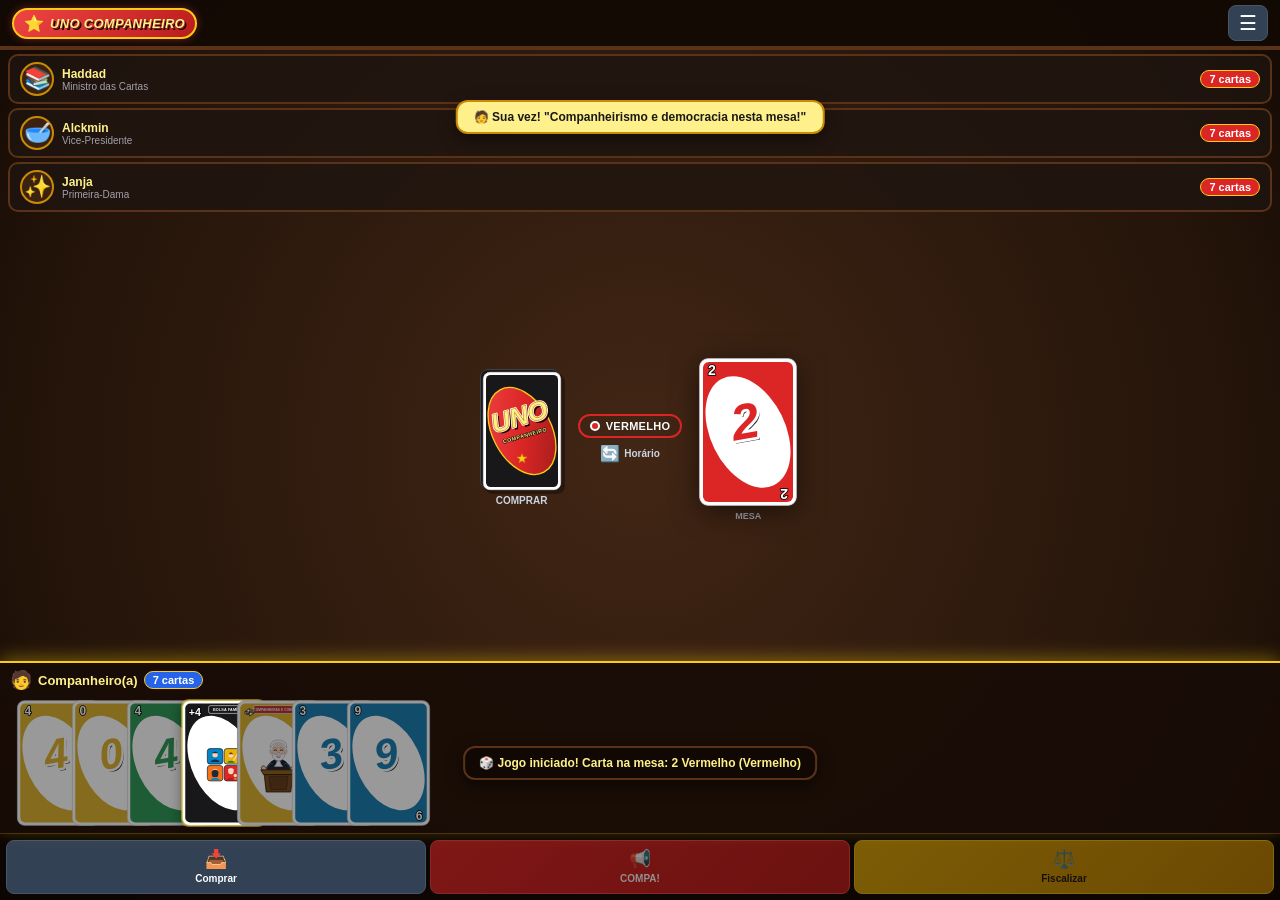
==== mobile/index.html @ c5bdd6ee "ajuste das regras e add versão mobile" ====
<!DOCTYPE html>
<html lang="pt-BR">
<head>
  <meta charset="UTF-8">
  <meta name="viewport" content="width=device-width, initial-scale=1.0, maximum-scale=1.0, user-scalable=no">
  <meta name="apple-mobile-web-app-capable" content="yes">
  <meta name="mobile-web-app-capable" content="yes">
  <meta name="theme-color" content="#120904">
  <meta name="apple-mobile-web-app-status-bar-style" content="black-translucent">
  <title>UNO COMPANHEIRO - Mobile</title>
  <link rel="icon" href="data:image/svg+xml,<svg xmlns='http://www.w3.org/2000/svg' viewBox='0 0 100 100'><circle cx='50' cy='50' r='48' fill='%23dc2626'/><polygon points='50,15 61,38 86,38 66,54 73,78 50,64 27,78 34,54 14,38 39,38' fill='%23facc15'/></svg>">
  <style>
/* ===== RESET & BASE ===== */
:root {
  --pt-red: #dc2626;
  --pt-red-dark: #991b1b;
  --uno-yellow: #facc15;
  --uno-yellow-dark: #ca8a04;
  --brazil-green: #16a34a;
  --brazil-blue: #0284c7;
  --wood-bg-1: #3b2210;
  --wood-bg-2: #241407;
  --table-border: #522d14;
  --safe-bottom: env(safe-area-inset-bottom, 0px);
}

* {
  box-sizing: border-box;
  margin: 0;
  padding: 0;
  user-select: none;
  -webkit-user-select: none;
  -webkit-tap-highlight-color: transparent;
}

html, body {
  font-family: -apple-system, BlinkMacSystemFont, 'Segoe UI', Roboto, sans-serif;
  background: radial-gradient(circle at center, #422615 0%, #221309 80%, #120904 100%);
  color: #f8fafc;
  min-height: 100vh;
  min-height: 100dvh;
  overflow: hidden;
  position: fixed;
  width: 100%;
  touch-action: manipulation;
}

/* Prevent double-tap zoom */
button, .player-card-item, .deck-pile {
  touch-action: manipulation;
}

/* ===== TOP BAR ===== */
.top-bar {
  background: rgba(18, 9, 4, 0.92);
  border-bottom: 2px solid #5a3217;
  padding: 8px 12px;
  display: flex;
  align-items: center;
  justify-content: space-between;
  z-index: 100;
  position: relative;
  height: 48px;
  flex-shrink: 0;
}

.logo-badge {
  background: linear-gradient(135deg, #ef4444, #b91c1c);
  padding: 4px 10px;
  border-radius: 16px;
  border: 2px solid #facc15;
  box-shadow: 0 0 8px rgba(239, 68, 68, 0.4);
  display: flex;
  align-items: center;
  gap: 6px;
}

.logo-title {
  font-family: 'Arial Black', Impact, sans-serif;
  font-size: 13px;
  font-weight: 900;
  font-style: italic;
  color: #fef08a;
  text-shadow: 1px 1px 0 #991b1b, 2px 2px 0 #000;
  letter-spacing: 0.3px;
}

.hamburger-btn {
  background: #334155;
  border: 1px solid #475569;
  border-radius: 8px;
  color: #fff;
  font-size: 20px;
  width: 40px;
  height: 36px;
  display: flex;
  align-items: center;
  justify-content: center;
  cursor: pointer;
}

.hamburger-btn:active {
  background: #475569;
  transform: scale(0.95);
}

/* Slide-down menu */
.slide-menu {
  position: absolute;
  top: 48px;
  left: 0;
  right: 0;
  background: rgba(18, 9, 4, 0.97);
  border-bottom: 2px solid #5a3217;
  padding: 0;
  z-index: 99;
  max-height: 0;
  overflow: hidden;
  transition: max-height 0.3s ease, padding 0.3s ease;
}

.slide-menu.open {
  max-height: 220px;
  padding: 10px 12px;
}

.slide-menu .menu-btn {
  display: flex;
  align-items: center;
  gap: 8px;
  width: 100%;
  background: #334155;
  color: #fff;
  border: 1px solid #475569;
  padding: 10px 14px;
  border-radius: 8px;
  font-size: 14px;
  font-weight: 600;
  cursor: pointer;
  margin-bottom: 6px;
}

.slide-menu .menu-btn:last-child { margin-bottom: 0; }

.slide-menu .menu-btn:active {
  background: #475569;
  transform: scale(0.98);
}

.slide-menu .menu-btn.btn-warning {
  background: linear-gradient(135deg, #eab308, #ca8a04);
  color: #1c1917;
  border-color: #facc15;
}

/* ===== GAME LAYOUT ===== */
.game-layout {
  display: flex;
  flex-direction: column;
  height: calc(100vh - 48px);
  height: calc(100dvh - 48px);
  overflow: hidden;
}

/* ===== OPPONENTS SECTION ===== */
.opponents-strip {
  display: flex;
  flex-direction: column;
  gap: 4px;
  padding: 6px 8px 4px;
  flex-shrink: 0;
}

.opponent-row {
  background: rgba(30, 20, 15, 0.8);
  border: 2px solid #5a3217;
  border-radius: 10px;
  padding: 6px 10px;
  display: flex;
  align-items: center;
  gap: 8px;
  transition: all 0.3s ease;
  position: relative;
}

.opponent-row.active-turn {
  border-color: #facc15;
  box-shadow: 0 0 12px rgba(250, 204, 21, 0.5), inset 0 0 8px rgba(250, 204, 21, 0.15);
}

.opp-avatar {
  font-size: 22px;
  background: #3b2210;
  width: 34px;
  height: 34px;
  border-radius: 50%;
  display: flex;
  align-items: center;
  justify-content: center;
  border: 2px solid #ca8a04;
  flex-shrink: 0;
}

.opp-info {
  flex: 1;
  min-width: 0;
}

.opp-name {
  font-weight: 700;
  font-size: 12px;
  color: #fef08a;
  white-space: nowrap;
  overflow: hidden;
  text-overflow: ellipsis;
}

.opp-role {
  font-size: 10px;
  color: #a1a1aa;
}

.cards-badge {
  background: #dc2626;
  color: #ffffff;
  font-size: 11px;
  font-weight: 800;
  padding: 2px 8px;
  border-radius: 10px;
  border: 1px solid #facc15;
  flex-shrink: 0;
  white-space: nowrap;
}

.cards-badge.danger {
  background: #ef4444;
  animation: badgePulse 1s infinite alternate;
}

@keyframes badgePulse {
  0% { box-shadow: 0 0 4px #ef4444; }
  100% { box-shadow: 0 0 12px #ef4444; }
}

/* Speech toast overlay */
.speech-toast {
  position: fixed;
  top: 100px;
  left: 50%;
  transform: translateX(-50%) translateY(-10px);
  background: #fef08a;
  color: #1c1917;
  padding: 8px 16px;
  border-radius: 12px;
  border: 2px solid #ca8a04;
  font-size: 12px;
  font-weight: 700;
  box-shadow: 0 6px 18px rgba(0, 0, 0, 0.45);
  max-width: 85vw;
  text-align: center;
  z-index: 90;
  opacity: 0;
  pointer-events: none;
  transition: opacity 0.3s ease, transform 0.3s ease;
}

.speech-toast.show {
  opacity: 1;
  transform: translateX(-50%) translateY(0);
}

/* ===== CENTER BOARD ===== */
.center-board {
  flex: 1;
  display: flex;
  align-items: center;
  justify-content: center;
  gap: 16px;
  padding: 6px 12px;
  position: relative;
  min-height: 0;
}

.deck-pile {
  display: flex;
  flex-direction: column;
  align-items: center;
  cursor: pointer;
  position: relative;
}

.deck-pile:active .pile-card-wrapper {
  transform: scale(0.96);
}

.deck-pile.disabled {
  cursor: default;
  opacity: 0.55;
  pointer-events: none;
}

.pile-card-wrapper {
  position: relative;
  width: 80px;
  height: 120px;
  transition: transform 0.15s ease;
}

.pile-card-wrapper .stack-effect {
  position: absolute;
  top: 3px;
  left: 3px;
  width: 100%;
  height: 100%;
  border-radius: 8px;
  background: #000;
  opacity: 0.35;
  z-index: -1;
}

.pile-card-wrapper .stack-layer {
  position: absolute;
  top: -2px;
  left: -2px;
  width: 100%;
  height: 100%;
  border-radius: 8px;
  background: #18181b;
  border: 1px solid #3f3f46;
  z-index: 1;
}

.pile-card-wrapper .top-card {
  position: relative;
  z-index: 2;
}

.deck-label {
  font-size: 10px;
  color: #cbd5e1;
  margin-top: 4px;
  font-weight: 600;
  text-align: center;
}

.center-info {
  display: flex;
  flex-direction: column;
  align-items: center;
  gap: 6px;
}

.active-color-pill {
  padding: 4px 10px;
  border-radius: 14px;
  font-weight: 800;
  font-size: 11px;
  letter-spacing: 0.3px;
  text-transform: uppercase;
  display: flex;
  align-items: center;
  gap: 6px;
  border: 2px solid #dc2626;
}

.color-dot {
  width: 10px;
  height: 10px;
  border-radius: 50%;
  border: 2px solid #fff;
}

.direction-indicator {
  display: flex;
  align-items: center;
  gap: 4px;
  font-size: 10px;
  color: #cbd5e1;
  font-weight: 600;
}

.direction-arrows {
  font-size: 16px;
  color: #facc15;
  display: inline-block;
  animation: rotatePulse 4s linear infinite;
}

.direction-arrows.reverse {
  animation: rotatePulseReverse 4s linear infinite;
}

@keyframes rotatePulse {
  0% { transform: rotate(0deg); }
  100% { transform: rotate(360deg); }
}

@keyframes rotatePulseReverse {
  0% { transform: rotate(360deg); }
  100% { transform: rotate(0deg); }
}

.discard-pile {
  display: flex;
  flex-direction: column;
  align-items: center;
}

.discard-card-wrapper {
  width: 100px;
  height: 150px;
  filter: drop-shadow(0 6px 14px rgba(0,0,0,0.5));
  animation: cardPlaySnap 0.3s cubic-bezier(0.175, 0.885, 0.32, 1.275);
}

@keyframes cardPlaySnap {
  0% { transform: scale(1.25) rotate(-15deg); opacity: 0.7; }
  100% { transform: scale(1) rotate(0deg); opacity: 1; }
}

.discard-label {
  font-size: 9px;
  color: #a1a1aa;
  margin-top: 4px;
  font-weight: 600;
}

/* ===== PLAYER'S HAND ===== */
.player-hand-section {
  background: rgba(24, 12, 6, 0.9);
  border-top: 2px solid #5a3217;
  padding: 6px 0 0;
  position: relative;
  flex-shrink: 0;
  z-index: 20;
  transition: border-color 0.3s ease;
}

.player-hand-section.active-turn {
  border-color: #facc15;
  box-shadow: 0 -4px 16px rgba(250, 204, 21, 0.35);
}

.hand-header {
  display: flex;
  align-items: center;
  justify-content: space-between;
  padding: 0 10px 4px;
}

.user-title {
  display: flex;
  align-items: center;
  gap: 6px;
  font-weight: 700;
  font-size: 13px;
  color: #fef08a;
}

.cards-scroll-container {
  display: flex;
  align-items: flex-end;
  min-height: 138px;
  padding: 4px 16px 6px;
  overflow-x: auto;
  overflow-y: visible;
  -webkit-overflow-scrolling: touch;
  scroll-behavior: smooth;
  scrollbar-width: none;
}

.cards-scroll-container::-webkit-scrollbar {
  display: none;
}

.player-card-item {
  width: 85px;
  height: 128px;
  margin-left: -30px;
  transition: all 0.2s cubic-bezier(0.34, 1.56, 0.64, 1);
  cursor: pointer;
  position: relative;
  transform-origin: bottom center;
  filter: drop-shadow(0 3px 6px rgba(0,0,0,0.4));
  flex-shrink: 0;
}

.player-card-item:first-child {
  margin-left: 0;
}

.player-card-item.playable {
  cursor: pointer;
}

.player-card-item.playable::after {
  content: '';
  position: absolute;
  top: 0;
  left: 0;
  right: 0;
  bottom: 0;
  border-radius: 8px;
  border: 2px solid #facc15;
  opacity: 0.5;
  pointer-events: none;
  animation: pulsePlayable 1.8s infinite;
}

.player-card-item.playable:active {
  transform: translateY(-12px) scale(1.06);
  z-index: 50 !important;
  filter: drop-shadow(0 8px 16px rgba(250, 204, 21, 0.6));
}

.player-card-item.not-playable {
  filter: brightness(0.6) grayscale(25%);
  cursor: not-allowed;
}

@keyframes pulsePlayable {
  0% { opacity: 0.3; box-shadow: 0 0 2px #facc15; }
  50% { opacity: 0.8; box-shadow: 0 0 8px #facc15; }
  100% { opacity: 0.3; box-shadow: 0 0 2px #facc15; }
}

/* ===== ACTION BUTTONS BAR ===== */
.action-bar {
  display: flex;
  gap: 4px;
  padding: 6px 6px calc(6px + var(--safe-bottom));
  background: rgba(12, 6, 3, 0.95);
  border-top: 1px solid #3b2210;
  flex-shrink: 0;
}

.action-bar .act-btn {
  flex: 1;
  background: #334155;
  color: #fff;
  border: 1px solid #475569;
  padding: 8px 4px;
  border-radius: 8px;
  font-size: 10px;
  font-weight: 700;
  cursor: pointer;
  display: flex;
  flex-direction: column;
  align-items: center;
  gap: 2px;
  transition: all 0.15s ease;
  line-height: 1.2;
}

.action-bar .act-btn .act-icon {
  font-size: 18px;
}

.action-bar .act-btn:active {
  transform: scale(0.94);
  background: #475569;
}

.action-bar .act-btn:disabled {
  cursor: not-allowed;
  opacity: 0.55;
}

.action-bar .act-btn.btn-primary {
  background: linear-gradient(135deg, #dc2626, #b91c1c);
  border-color: #ef4444;
}

.action-bar .act-btn.btn-primary:active {
  background: linear-gradient(135deg, #ef4444, #dc2626);
}

.action-bar .act-btn.btn-warning {
  background: linear-gradient(135deg, #eab308, #ca8a04);
  color: #1c1917;
  border-color: #facc15;
}

.action-bar .act-btn.btn-warning:active {
  background: linear-gradient(135deg, #facc15, #eab308);
}

.action-bar .act-btn.hidden {
  display: none;
}

/* ===== TOAST NOTIFICATION ===== */
.action-toast {
  position: fixed;
  bottom: 120px;
  left: 50%;
  transform: translateX(-50%);
  background: rgba(18, 9, 4, 0.95);
  border: 2px solid #5a3217;
  border-radius: 12px;
  padding: 8px 14px;
  font-size: 12px;
  font-weight: 600;
  color: #fef08a;
  box-shadow: 0 4px 16px rgba(0,0,0,0.6);
  z-index: 95;
  max-width: 90vw;
  text-align: center;
  animation: slideToast 0.3s ease;
  display: none;
}

@keyframes slideToast {
  0% { transform: translateX(-50%) translateY(12px); opacity: 0; }
  100% { transform: translateX(-50%) translateY(0); opacity: 1; }
}

/* ===== MODALS ===== */
.modal-backdrop {
  position: fixed;
  top: 0;
  left: 0;
  width: 100vw;
  height: 100vh;
  height: 100dvh;
  background: rgba(0, 0, 0, 0.88);
  backdrop-filter: blur(6px);
  display: flex;
  align-items: center;
  justify-content: center;
  z-index: 1000;
  opacity: 0;
  pointer-events: none;
  transition: opacity 0.25s ease;
  padding: 12px;
}

.modal-backdrop.open {
  opacity: 1;
  pointer-events: auto;
}

.modal-card {
  background: #18181b;
  border: 2px solid #5a3217;
  border-radius: 16px;
  padding: 18px 16px;
  width: 100%;
  max-width: 400px;
  max-height: 90vh;
  max-height: 90dvh;
  overflow-y: auto;
  box-shadow: 0 8px 32px rgba(0,0,0,0.8);
  transform: scale(0.92);
  transition: transform 0.25s cubic-bezier(0.34, 1.56, 0.64, 1);
  text-align: center;
  -webkit-overflow-scrolling: touch;
}

.modal-backdrop.open .modal-card {
  transform: scale(1);
}

.modal-title {
  font-family: 'Arial Black', Impact, sans-serif;
  font-size: 20px;
  color: #fef08a;
  margin-bottom: 10px;
}

.modal-desc {
  font-size: 13px;
  color: #cbd5e1;
  margin-bottom: 16px;
  line-height: 1.5;
}

/* Btn inside modals */
.btn {
  background: #334155;
  color: #ffffff;
  border: 1px solid #475569;
  padding: 10px 16px;
  border-radius: 8px;
  font-size: 14px;
  font-weight: 600;
  cursor: pointer;
  display: inline-flex;
  align-items: center;
  justify-content: center;
  gap: 6px;
  min-height: 44px;
  transition: all 0.15s ease;
}

.btn:active {
  transform: scale(0.96);
  background: #475569;
}

.btn-primary {
  background: linear-gradient(135deg, #dc2626, #b91c1c);
  border-color: #ef4444;
}

.btn-warning {
  background: linear-gradient(135deg, #eab308, #ca8a04);
  color: #1c1917;
  border-color: #facc15;
}

/* Color Picker Grid */
.color-picker-grid {
  display: grid;
  grid-template-columns: 1fr 1fr;
  gap: 12px;
  margin: 0 auto 16px;
}

.color-choice-btn {
  height: 64px;
  border-radius: 12px;
  font-family: 'Arial Black', sans-serif;
  font-size: 15px;
  color: #ffffff;
  border: 3px solid #ffffff;
  cursor: pointer;
  display: flex;
  align-items: center;
  justify-content: center;
  box-shadow: 0 3px 10px rgba(0,0,0,0.3);
  min-height: 44px;
  transition: transform 0.15s ease;
}

.color-choice-btn:active {
  transform: scale(1.05);
}

.choice-red { background: #dc2626; }
.choice-blue { background: #0284c7; }
.choice-green { background: #16a34a; }
.choice-yellow { background: #eab308; color: #1c1917; }

/* Faz o L QTE */
.faz-o-l-modal {
  background: radial-gradient(circle, #991b1b 0%, #18181b 80%) !important;
}

.faz-o-l-hero-btn {
  background: linear-gradient(135deg, #ef4444, #dc2626);
  border: 5px solid #facc15;
  border-radius: 50%;
  width: 130px;
  height: 130px;
  margin: 14px auto;
  display: flex;
  flex-direction: column;
  align-items: center;
  justify-content: center;
  font-family: 'Arial Black', Impact, sans-serif;
  font-size: 18px;
  color: #fef08a;
  cursor: pointer;
  box-shadow: 0 0 30px rgba(239, 68, 68, 0.8);
  animation: heroPulse 0.8s infinite alternate;
  min-height: 44px;
}

@keyframes heroPulse {
  0% { transform: scale(1); box-shadow: 0 0 20px rgba(239, 68, 68, 0.7); }
  100% { transform: scale(1.08); box-shadow: 0 0 40px rgba(250, 204, 21, 0.9); }
}

.faz-o-l-ranking {
  margin-top: 12px;
  background: rgba(0,0,0,0.4);
  border-radius: 10px;
  padding: 10px;
  text-align: left;
}

.ranking-item {
  display: flex;
  justify-content: space-between;
  padding: 5px 8px;
  border-bottom: 1px solid rgba(255,255,255,0.1);
  font-size: 12px;
}

.ranking-item:last-child { border-bottom: none; }

.ranking-item.slowest {
  color: #f87171;
  font-weight: 700;
  background: rgba(220, 38, 38, 0.2);
  border-radius: 6px;
}

/* Sigilo Modal */
.sigilo-targets-grid {
  display: flex;
  flex-direction: column;
  gap: 8px;
  margin: 12px 0;
}

.sigilo-target-card {
  background: #27272a;
  border: 2px solid #52525b;
  border-radius: 10px;
  padding: 10px;
  cursor: pointer;
  display: flex;
  align-items: center;
  gap: 10px;
  transition: all 0.15s ease;
  min-height: 44px;
}

.sigilo-target-card:active {
  transform: scale(0.98);
}

.sigilo-target-card.selected {
  border-color: #facc15;
  background: rgba(234, 179, 8, 0.15);
  box-shadow: 0 0 10px rgba(234, 179, 8, 0.3);
}

.spy-cards-preview {
  display: flex;
  gap: 4px;
  margin-top: 8px;
  overflow-x: auto;
  padding-bottom: 4px;
  -webkit-overflow-scrolling: touch;
}

.spy-cards-preview::-webkit-scrollbar { display: none; }

/* Sigilo color buttons */
.sigilo-color-row {
  display: flex;
  justify-content: center;
  gap: 6px;
  margin: 8px 0;
  flex-wrap: wrap;
}

.sigilo-color-btn {
  padding: 8px 12px;
  border-radius: 8px;
  font-size: 12px;
  font-weight: 700;
  cursor: pointer;
  border: 2px solid transparent;
  min-height: 44px;
  transition: all 0.15s ease;
}

.sigilo-color-btn:active { transform: scale(0.95); }
.sigilo-color-btn.selected-color { border-color: #fff; outline: 2px solid #fff; }

/* Rules Modal */
.rules-scrollable {
  max-height: 55vh;
  overflow-y: auto;
  text-align: left;
  padding-right: 4px;
  -webkit-overflow-scrolling: touch;
}

.rule-card-item {
  display: flex;
  gap: 10px;
  background: #27272a;
  padding: 10px;
  border-radius: 10px;
  margin-bottom: 8px;
  border-left: 3px solid #dc2626;
}

.rule-card-img {
  width: 50px;
  height: 75px;
  flex-shrink: 0;
}

.rule-content h4 {
  color: #fef08a;
  margin-bottom: 3px;
  font-size: 13px;
}

.rule-content p {
  font-size: 11px;
  color: #cbd5e1;
  line-height: 1.35;
}

.rule-content .rule-quote {
  font-style: italic;
  color: #94a3b8;
  font-size: 10px;
  margin-top: 3px;
}
  </style>
</head>
<body>

<!-- Top Bar -->
<header class="top-bar">
  <div class="logo-badge">
    <span style="font-size: 16px;">⭐</span>
    <span class="logo-title">UNO COMPANHEIRO</span>
  </div>
  <button id="hamburger-btn" class="hamburger-btn" aria-label="Menu">☰</button>
</header>

<!-- Slide-down Menu -->
<div id="slide-menu" class="slide-menu">
  <button id="menu-rules" class="menu-btn">📜 Regras</button>
  <button id="menu-about" class="menu-btn">ℹ️ Sobre</button>
  <button id="menu-mute" class="menu-btn">🔊 Som On</button>
  <button id="menu-restart" class="menu-btn btn-warning">🔄 Novo Jogo</button>
</div>

<!-- Game Layout -->
<main class="game-layout">

  <!-- Opponents Strip -->
  <section class="opponents-strip">
    <div id="opp-1" class="opponent-row">
      <div class="opp-avatar">📚</div>
      <div class="opp-info">
        <div class="opp-name">Haddad</div>
        <div class="opp-role">Ministro das Cartas</div>
      </div>
      <div id="opp-1-badge" class="cards-badge">7 cartas</div>
    </div>
    <div id="opp-2" class="opponent-row">
      <div class="opp-avatar">🥣</div>
      <div class="opp-info">
        <div class="opp-name">Alckmin</div>
        <div class="opp-role">Vice-Presidente</div>
      </div>
      <div id="opp-2-badge" class="cards-badge">7 cartas</div>
    </div>
    <div id="opp-3" class="opponent-row">
      <div class="opp-avatar">✨</div>
      <div class="opp-info">
        <div class="opp-name">Janja</div>
        <div class="opp-role">Primeira-Dama</div>
      </div>
      <div id="opp-3-badge" class="cards-badge">7 cartas</div>
    </div>
  </section>

  <!-- Speech Toast -->
  <div id="speech-toast" class="speech-toast"></div>

  <!-- Center Board -->
  <section class="center-board">
    <!-- Draw Deck -->
    <div id="deck-pile" class="deck-pile">
      <div class="pile-card-wrapper">
        <div class="stack-effect"></div>
        <div class="stack-layer"></div>
        <div id="top-deck-card" class="top-card"></div>
      </div>
      <span class="deck-label">COMPRAR</span>
    </div>

    <!-- Center Status -->
    <div class="center-info">
      <div id="active-color-pill" class="active-color-pill">
        <span id="color-dot" class="color-dot" style="background-color: #dc2626;"></span>
        <span id="color-name-text">Vermelho</span>
      </div>
      <div class="direction-indicator">
        <span id="direction-arrows" class="direction-arrows">🔄</span>
        <span id="direction-text">Horário</span>
      </div>
    </div>

    <!-- Discard Pile -->
    <div class="discard-pile">
      <div id="discard-card" class="discard-card-wrapper"></div>
      <span class="discard-label">MESA</span>
    </div>
  </section>

  <!-- Player Hand -->
  <section id="player-hand-section" class="player-hand-section">
    <div class="hand-header">
      <div class="user-title">
        <span style="font-size: 18px;">🧑</span>
        <span>Companheiro(a)</span>
        <span id="user-card-count" class="cards-badge" style="background: #2563eb;">7 cartas</span>
      </div>
    </div>
    <div id="user-cards-container" class="cards-scroll-container"></div>
  </section>

  <!-- Action Buttons Bar -->
  <div class="action-bar">
    <button id="btn-draw" class="act-btn">
      <span class="act-icon">📥</span>
      <span>Comprar</span>
    </button>
    <button id="btn-pass" class="act-btn hidden">
      <span class="act-icon">⏭️</span>
      <span>Passar</span>
    </button>
    <button id="btn-companheiro" class="act-btn btn-primary">
      <span class="act-icon">📢</span>
      <span>COMPA!</span>
    </button>
    <button id="btn-challenge" class="act-btn btn-warning">
      <span class="act-icon">⚖️</span>
      <span>Fiscalizar</span>
    </button>
  </div>
</main>

<!-- Toast Notification -->
<div id="action-toast" class="action-toast"></div>

<!-- MODAL: Color Picker -->
<div id="color-picker-modal" class="modal-backdrop">
  <div class="modal-card">
    <h2 class="modal-title">ESCOLHA A COR</h2>
    <p class="modal-desc">Defina a nova cor que governará as próximas rodadas:</p>
    <div class="color-picker-grid">
      <button class="color-choice-btn choice-red" data-color="red">🔴 Vermelho</button>
      <button class="color-choice-btn choice-blue" data-color="blue">🔵 Azul</button>
      <button class="color-choice-btn choice-yellow" data-color="yellow">🟡 Amarelo</button>
      <button class="color-choice-btn choice-green" data-color="green">🟢 Verde</button>
    </div>
  </div>
</div>

<!-- MODAL: Faz o L QTE -->
<div id="faz-o-l-modal" class="modal-backdrop faz-o-l-modal">
  <div class="modal-card" style="border: 3px solid #facc15;">
    <h2 class="modal-title" style="color: #fef08a; font-size: 24px;">🤟 FAZ O L! 🤟</h2>
    <p class="modal-desc" style="font-size: 13px; color: #fef08a;">
      Ação rápida! Todos devem fazer o sinal do "L"!<br>
      <strong>O ÚLTIMO COMPRA 2 CARTAS!</strong>
    </p>
    <div style="font-size: 16px; color: #fff; font-weight: 700; margin-bottom: 6px;">
      Tempo: <span id="faz-o-l-timer" style="color: #facc15; font-family: monospace; font-size: 20px;">0.000s</span>
    </div>
    <button id="btn-faz-o-l-action" class="faz-o-l-hero-btn">
      <span style="font-size: 32px;">🤟</span>
      <span>FAZ O L!</span>
    </button>
    <div class="faz-o-l-ranking">
      <div style="font-weight: 700; font-size: 11px; color: #facc15; margin-bottom: 4px; text-transform: uppercase;">
        Tempo de Reação:
      </div>
      <div id="faz-o-l-ranking-list"></div>
    </div>
  </div>
</div>

<!-- MODAL: Sigilo Quebrado -->
<div id="sigilo-modal" class="modal-backdrop">
  <div class="modal-card" style="text-align: left;">
    <h2 class="modal-title" style="text-align: center;">📂 SIGILO QUEBRADO</h2>
    <p class="modal-desc" style="text-align: center;">Escolha um companheiro para espiar e trocar de mão:</p>
    <div id="sigilo-targets-container" class="sigilo-targets-grid"></div>
    <div style="margin: 10px 0 4px;">
      <span style="font-weight: 700; color: #fef08a; font-size: 12px;">Cartas do Oponente:</span>
    </div>
    <div id="sigilo-spy-cards" class="spy-cards-preview"></div>
    <div style="margin: 12px 0 6px; text-align: center;">
      <span style="font-weight: 700; color: #fef08a; font-size: 12px;">Nova cor da mesa:</span>
    </div>
    <div class="sigilo-color-row">
      <button class="sigilo-color-btn selected-color" data-color="red" style="background: #dc2626; color: #fff;">Vermelho</button>
      <button class="sigilo-color-btn" data-color="blue" style="background: #0284c7; color: #fff;">Azul</button>
      <button class="sigilo-color-btn" data-color="yellow" style="background: #eab308; color: #1c1917;">Amarelo</button>
      <button class="sigilo-color-btn" data-color="green" style="background: #16a34a; color: #fff;">Verde</button>
    </div>
    <button id="btn-confirm-sigilo" class="btn btn-warning" style="margin-top: 12px; width: 100%;">
      Confirmar Troca de Mão!
    </button>
  </div>
</div>

<!-- MODAL: Rules -->
<div id="rules-modal" class="modal-backdrop">
  <div class="modal-card">
    <h2 class="modal-title">REGRAS</h2>
    <p class="modal-desc">Regulamento oficial com cartas especiais:</p>
    <div id="rules-list-container" class="rules-scrollable"></div>
    <button class="btn btn-primary close-modal-btn" style="margin-top: 12px; width: 100%;">Entendido!</button>
  </div>
</div>

<!-- MODAL: About -->
<div id="about-modal" class="modal-backdrop">
  <div class="modal-card">
    <div style="font-size: 38px; margin-bottom: 6px;">🎴</div>
    <h2 class="modal-title" style="margin-bottom: 4px;">UNO COMPANHEIRO</h2>
    <div style="font-size: 12px; color: #fef08a; font-weight: 700; margin-bottom: 12px; text-transform: uppercase; letter-spacing: 1px;">Edição Especial Lula — Mobile</div>
    <p class="modal-desc" style="font-size: 13px; line-height: 1.5;">
      Versão web jogável e interativa do UNO inspirada no Presidente Lula e na política brasileira contemporânea!
    </p>
    <div style="background: rgba(0,0,0,0.4); border: 1px solid #5a3217; border-radius: 10px; padding: 12px; margin-bottom: 14px; font-size: 12px; color: #e2e8f0; text-align: left; line-height: 1.6;">
      <div style="margin-bottom: 6px;">🤖 <strong>Desenvolvido com o auxílio do Gemini 3.8</strong> (Google DeepMind)</div>
      <div>💡 <strong>Idealizado por</strong> <a href="https://lucianosb.com.br" target="_blank" rel="noopener noreferrer" style="color: #facc15; font-weight: 700;">@lucianosb</a></div>
    </div>
    <button class="btn btn-primary close-modal-btn" style="width: 100%;">Fechar</button>
  </div>
</div>

<!-- MODAL: Win -->
<div id="win-modal" class="modal-backdrop">
  <div class="modal-card">
    <div id="win-avatar" style="font-size: 50px; margin-bottom: 8px;">🏆</div>
    <h2 id="win-title" class="modal-title">FIM DE JOGO!</h2>
    <p id="win-text" class="modal-desc" style="font-size: 14px;"></p>
    <button id="btn-play-again" class="btn btn-warning" style="width: 100%; margin-top: 8px;">Jogar Outra Partida!</button>
  </div>
</div>

<!-- ===== INLINE SCRIPTS ===== -->
<script>
/**
 * UNO COMPANHEIRO - Card Definitions and Vector SVG Generator
 * Faithfully recreating the design shown in the physical game deck.
 */

const CardColors = {
  RED: 'red',
  BLUE: 'blue',
  GREEN: 'green',
  YELLOW: 'yellow',
  WILD: 'wild'
};

const ColorHex = {
  red: '#dc2626',
  blue: '#0284c7',
  green: '#16a34a',
  yellow: '#eab308',
  wild: '#18181b'
};

const ColorNamesPt = {
  red: 'Vermelho',
  blue: 'Azul',
  green: 'Verde',
  yellow: 'Amarelo',
  wild: 'Coringa'
};

const CardTypes = {
  NUMBER: 'number',
  STAR_13: 'star_13',
  REVERSE: 'reverse',
  SKIP: 'skip',
  DRAW_TWO: 'draw_two',
  WILD_DRAW_FOUR: 'wild_draw_four',
  WILD_FAZ_O_L: 'wild_faz_o_l',
  WILD_SIGILO: 'wild_sigilo'
};

class CardRenderer {
  static renderSVG(card, options = {}) {
    const width = options.width || 240;
    const height = options.height || 360;
    const isBack = options.isBack || false;

    if (isBack) {
      return CardRenderer.renderCardBackSVG(width, height);
    }

    const colorHex = ColorHex[card.color] || ColorHex.wild;
    const cornerSymbol = CardRenderer.getCornerSymbol(card);
    const cornerSymbolBottom = CardRenderer.getCornerSymbolBottom(card);
    const centerIllustration = CardRenderer.getCenterIllustration(card);
    const headerBanner = CardRenderer.getHeaderBanner(card);

    return `
      <svg xmlns="http://www.w3.org/2000/svg" viewBox="0 0 240 360" width="${width}" height="${height}" class="uno-card-svg">
        <defs>
          <filter id="card-shadow" x="-10%" y="-10%" width="120%" height="120%">
            <feDropShadow dx="0" dy="4" stdDeviation="4" flood-color="#000000" flood-opacity="0.3"/>
          </filter>
          <filter id="inner-glow" x="-20%" y="-20%" width="140%" height="140%">
            <feGaussianBlur stdDeviation="3" result="blur" />
            <feComposite in="SourceGraphic" in2="blur" operator="over" />
          </filter>
          <linearGradient id="gold-grad" x1="0" y1="0" x2="1" y2="1">
            <stop offset="0%" stop-color="#fef08a" />
            <stop offset="50%" stop-color="#eab308" />
            <stop offset="100%" stop-color="#ca8a04" />
          </linearGradient>
          <linearGradient id="beer-grad" x1="0" y1="0" x2="0" y2="1">
            <stop offset="0%" stop-color="#fde047" />
            <stop offset="70%" stop-color="#f59e0b" />
            <stop offset="100%" stop-color="#d97706" />
          </linearGradient>
          <linearGradient id="meat-grad" x1="0" y1="0" x2="1" y2="1">
            <stop offset="0%" stop-color="#991b1b" />
            <stop offset="40%" stop-color="#7f1d1d" />
            <stop offset="80%" stop-color="#581c1c" />
            <stop offset="100%" stop-color="#450a0a" />
          </linearGradient>
        </defs>
        <rect x="4" y="4" width="232" height="352" rx="20" fill="#ffffff" stroke="#d4d4d8" stroke-width="2"/>
        <rect x="12" y="12" width="216" height="336" rx="14" fill="${colorHex}" />
        <ellipse cx="120" cy="180" rx="90" ry="142" transform="rotate(-26 120 180)" fill="#ffffff" />
        ${headerBanner}
        <g transform="translate(18, 20)">
          ${cornerSymbol}
        </g>
        <g id="center-art">
          ${centerIllustration}
        </g>
        <g transform="translate(222, 340) rotate(180)">
          ${cornerSymbolBottom}
        </g>
      </svg>
    `.trim();
  }

  static renderCardBackSVG(width = 240, height = 360) {
    return `
      <svg xmlns="http://www.w3.org/2000/svg" viewBox="0 0 240 360" width="${width}" height="${height}" class="uno-card-svg card-back">
        <defs>
          <linearGradient id="back-red-grad" x1="0" y1="0" x2="1" y2="1">
            <stop offset="0%" stop-color="#ef4444" />
            <stop offset="50%" stop-color="#dc2626" />
            <stop offset="100%" stop-color="#991b1b" />
          </linearGradient>
        </defs>
        <rect x="4" y="4" width="232" height="352" rx="20" fill="#ffffff" stroke="#e4e4e7" stroke-width="2"/>
        <rect x="12" y="12" width="216" height="336" rx="14" fill="#18181b"/>
        <ellipse cx="120" cy="180" rx="88" ry="140" transform="rotate(-28 120 180)" fill="url(#back-red-grad)" stroke="#facc15" stroke-width="4"/>
        <polygon points="120,248 124,258 135,258 126,265 129,275 120,269 111,275 114,265 105,258 116,258" fill="#facc15" stroke="#ca8a04" stroke-width="1.5" />
        <g transform="translate(120, 162) rotate(-16)">
          <text x="5" y="8" font-family="'Arial Black', Impact, sans-serif" font-size="78" font-weight="900" font-style="italic" fill="#000000" text-anchor="middle">UNO</text>
          <text x="3" y="4" font-family="'Arial Black', Impact, sans-serif" font-size="78" font-weight="900" font-style="italic" fill="#991b1b" text-anchor="middle">UNO</text>
          <text x="0" y="0" font-family="'Arial Black', Impact, sans-serif" font-size="78" font-weight="900" font-style="italic" fill="#facc15" stroke="#ffffff" stroke-width="7" stroke-linejoin="round" text-anchor="middle">UNO</text>
          <text x="0" y="0" font-family="'Arial Black', Impact, sans-serif" font-size="78" font-weight="900" font-style="italic" fill="#fef08a" stroke="#ca8a04" stroke-width="2" stroke-linejoin="round" text-anchor="middle">UNO</text>
          <text x="0" y="38" font-family="'Arial Black', Impact, sans-serif" font-size="16" font-weight="900" letter-spacing="1.5" fill="#facc15" stroke="#000000" stroke-width="3" stroke-linejoin="round" text-anchor="middle">COMPANHEIRO</text>
          <text x="0" y="38" font-family="'Arial Black', Impact, sans-serif" font-size="16" font-weight="900" letter-spacing="1.5" fill="#fef08a" text-anchor="middle">COMPANHEIRO</text>
        </g>
      </svg>
    `.trim();
  }

  static getHeaderBanner(card) {
    if (card.type === CardTypes.DRAW_TWO) {
      return `
        <g transform="translate(132, 30)">
          <rect x="-68" y="-12" width="136" height="22" rx="5" fill="#dc2626" stroke="#ffffff" stroke-width="1.5"/>
          <text font-family="'Arial Black', Impact, sans-serif" font-size="10" font-weight="900" fill="#ffffff" text-anchor="middle" y="3.5" letter-spacing="0.5">
            PICANHA E CERVEJINHA
          </text>
        </g>
      `;
    }
    if (card.type === CardTypes.REVERSE) {
      return `
        <g transform="translate(132, 30)">
          <rect x="-82" y="-12" width="164" height="22" rx="5" fill="#dc2626" stroke="#ffffff" stroke-width="1.5"/>
          <text font-family="'Arial Black', Impact, sans-serif" font-size="9" font-weight="900" fill="#ffffff" text-anchor="middle" y="3" letter-spacing="0.2">
            COMPANHEIRAS E COMPANHEIROS!
          </text>
        </g>
      `;
    }
    if (card.type === CardTypes.SKIP) {
      return `
        <g transform="translate(132, 30)">
          <rect x="-62" y="-12" width="124" height="22" rx="5" fill="#0284c7" stroke="#ffffff" stroke-width="1.5"/>
          <text font-family="'Arial Black', Impact, sans-serif" font-size="10.5" font-weight="900" fill="#ffffff" text-anchor="middle" y="3.5" letter-spacing="0.5">
            RECESSO DA MESA
          </text>
        </g>
      `;
    }
    if (card.type === CardTypes.WILD_DRAW_FOUR) {
      return `
        <g transform="translate(134, 30)">
          <rect x="-56" y="-12" width="112" height="22" rx="5" fill="#18181b" stroke="#ffffff" stroke-width="1.5"/>
          <text font-family="'Arial Black', Impact, sans-serif" font-size="10.5" font-weight="900" fill="#ffffff" text-anchor="middle" y="3.5" letter-spacing="0.5">
            BOLSA FAMÍLIA
          </text>
        </g>
      `;
    }
    if (card.type === CardTypes.WILD_FAZ_O_L) {
      return `
        <g transform="translate(134, 30)">
          <rect x="-48" y="-13" width="96" height="24" rx="6" fill="#18181b" stroke="#facc15" stroke-width="2"/>
          <text font-family="'Arial Black', Impact, sans-serif" font-size="14" font-weight="900" fill="#facc15" text-anchor="middle" y="4" letter-spacing="0.5">
            FAZ O L!
          </text>
        </g>
      `;
    }
    if (card.type === CardTypes.WILD_SIGILO) {
      return `
        <g transform="translate(132, 30)">
          <rect x="-64" y="-13" width="128" height="24" rx="6" fill="#18181b" stroke="#facc15" stroke-width="2"/>
          <text font-family="'Arial Black', Impact, sans-serif" font-size="11" font-weight="900" fill="#facc15" text-anchor="middle" y="3.5" letter-spacing="0.5">
            SIGILO QUEBRADO
          </text>
        </g>
      `;
    }
    return '';
  }

  static getCornerSymbol(card) {
    switch (card.type) {
      case CardTypes.NUMBER:
        return `
          <text x="6" y="24" font-family="'Arial Black', Impact, sans-serif" font-size="34" font-weight="900" fill="#ffffff" stroke="#000000" stroke-width="4" stroke-linejoin="round">${card.value}</text>
          <text x="6" y="24" font-family="'Arial Black', Impact, sans-serif" font-size="34" font-weight="900" fill="#ffffff">${card.value}</text>
        `;
      case CardTypes.STAR_13:
        return `
          <text x="4" y="24" font-family="'Arial Black', Impact, sans-serif" font-size="30" font-weight="900" fill="#ffffff" stroke="#000000" stroke-width="4" stroke-linejoin="round">13</text>
          <text x="4" y="24" font-family="'Arial Black', Impact, sans-serif" font-size="30" font-weight="900" fill="#ffffff">13</text>
        `;
      case CardTypes.DRAW_TWO:
        return `
          <text x="4" y="26" font-family="'Arial Black', Impact, sans-serif" font-size="30" font-weight="900" fill="#ffffff" stroke="#000000" stroke-width="4" stroke-linejoin="round">+2</text>
          <text x="4" y="26" font-family="'Arial Black', Impact, sans-serif" font-size="30" font-weight="900" fill="#ffffff">+2</text>
        `;
      case CardTypes.REVERSE:
        return `
          <g transform="translate(6, 4) scale(0.9)">
            <path d="M4,10 L16,2 L16,7 L26,7 C29,7 31,9 31,12 L31,16 L27,16 L27,12 C27,11 26,10 25,10 L16,10 L16,15 Z" fill="#ffffff" stroke="#000000" stroke-width="2"/>
            <path d="M28,18 L16,26 L16,21 L6,21 C3,21 1,19 1,16 L1,12 L5,12 L5,16 C5,17 6,18 7,18 L16,18 L16,13 Z" fill="#ffffff" stroke="#000000" stroke-width="2"/>
          </g>
        `;
      case CardTypes.SKIP:
        return `
          <g transform="translate(6, 6)">
            <circle cx="14" cy="14" r="14" fill="none" stroke="#ffffff" stroke-width="5"/>
            <circle cx="14" cy="14" r="14" fill="none" stroke="#000000" stroke-width="1.5"/>
            <line x1="4" y1="24" x2="24" y2="4" stroke="#ffffff" stroke-width="5"/>
            <line x1="4" y1="24" x2="24" y2="4" stroke="#000000" stroke-width="1.5"/>
          </g>
        `;
      case CardTypes.WILD_DRAW_FOUR:
        return `
          <text x="4" y="26" font-family="'Arial Black', Impact, sans-serif" font-size="30" font-weight="900" fill="#ffffff" stroke="#000000" stroke-width="4" stroke-linejoin="round">+4</text>
          <text x="4" y="26" font-family="'Arial Black', Impact, sans-serif" font-size="30" font-weight="900" fill="#ffffff">+4</text>
        `;
      case CardTypes.WILD_FAZ_O_L:
      case CardTypes.WILD_SIGILO:
        return CardRenderer.renderFourColorBadge(14, 16);
      default:
        return '';
    }
  }

  static getCornerSymbolBottom(card) {
    if (card.type === CardTypes.WILD_DRAW_FOUR) {
      return `
        <text x="4" y="26" font-family="'Arial Black', Impact, sans-serif" font-size="30" font-weight="900" fill="#ffffff" stroke="#000000" stroke-width="4" stroke-linejoin="round">+4</text>
        <text x="4" y="26" font-family="'Arial Black', Impact, sans-serif" font-size="30" font-weight="900" fill="#ffffff">+4</text>
      `;
    }
    if (card.type === CardTypes.WILD_FAZ_O_L || card.type === CardTypes.WILD_SIGILO) {
      return CardRenderer.renderFourColorBadge(14, 16);
    }
    return CardRenderer.getCornerSymbol(card);
  }

  static renderFourColorBadge(cx, cy) {
    return `
      <g transform="translate(${cx - 14}, ${cy - 18})">
        <ellipse cx="14" cy="18" rx="14" ry="18" fill="#ffffff" stroke="#000000" stroke-width="2"/>
        <clipPath id="oval-clip-${cx}-${cy}">
          <ellipse cx="14" cy="18" rx="13" ry="17"/>
        </clipPath>
        <g clip-path="url(#oval-clip-${cx}-${cy})">
          <rect x="0" y="0" width="14" height="18" fill="#dc2626"/>
          <rect x="14" y="0" width="14" height="18" fill="#0284c7"/>
          <rect x="0" y="18" width="14" height="18" fill="#eab308"/>
          <rect x="14" y="18" width="14" height="18" fill="#16a34a"/>
          <line x1="0" y1="18" x2="28" y2="18" stroke="#18181b" stroke-width="1.5"/>
          <line x1="14" y1="0" x2="14" y2="36" stroke="#18181b" stroke-width="1.5"/>
        </g>
      </g>
    `;
  }

  static getCenterIllustration(card) {
    switch (card.type) {
      case CardTypes.NUMBER:
        return CardRenderer.renderNumberIllustration(card.value, card.color);
      case CardTypes.STAR_13:
        return CardRenderer.renderStar13Illustration();
      case CardTypes.DRAW_TWO:
        return CardRenderer.renderPicanhaCervejaIllustration();
      case CardTypes.REVERSE:
        return CardRenderer.renderLulaDiscursoIllustration();
      case CardTypes.SKIP:
        return CardRenderer.renderRecessoMesaIllustration();
      case CardTypes.WILD_DRAW_FOUR:
        return CardRenderer.renderBolsaFamiliaIllustration();
      case CardTypes.WILD_FAZ_O_L:
        return CardRenderer.renderFazOLIllustration();
      case CardTypes.WILD_SIGILO:
        return CardRenderer.renderSigiloQuebradoIllustration();
      default:
        return '';
    }
  }

  static renderNumberIllustration(num, color) {
    const cHex = ColorHex[color] || '#dc2626';
    return `
      <g transform="translate(120, 195) rotate(-10)">
        <text x="5" y="8" font-family="'Arial Black', Impact, sans-serif" font-size="120" font-weight="900" font-style="italic" fill="#18181b" text-anchor="middle">${num}</text>
        <text x="0" y="0" font-family="'Arial Black', Impact, sans-serif" font-size="120" font-weight="900" font-style="italic" fill="${cHex}" stroke="#ffffff" stroke-width="14" stroke-linejoin="round" text-anchor="middle">${num}</text>
        <text x="0" y="0" font-family="'Arial Black', Impact, sans-serif" font-size="120" font-weight="900" font-style="italic" fill="${cHex}" text-anchor="middle">${num}</text>
      </g>
    `;
  }

  static renderStar13Illustration() {
    return `
      <g transform="translate(120, 185)">
        <polygon points="0,-72 22,-22 75,-16 35,21 47,73 0,46 -47,73 -35,21 -75,-16 -22,-22" fill="#991b1b" transform="translate(3, 4)" />
        <polygon points="0,-72 22,-22 75,-16 35,21 47,73 0,46 -47,73 -35,21 -75,-16 -22,-22" fill="#dc2626" stroke="#ffffff" stroke-width="6" stroke-linejoin="round"/>
        <polygon points="0,-72 22,-22 75,-16 35,21 47,73 0,46 -47,73 -35,21 -75,-16 -22,-22" fill="#dc2626" stroke="#18181b" stroke-width="2.5" stroke-linejoin="round"/>
        <path d="M0,-72 L0,46 L47,73 Z" fill="#b91c1c" opacity="0.4" />
        <path d="M0,46 L75,-16 L22,-22 Z" fill="#b91c1c" opacity="0.3" />
      </g>
    `;
  }

  static renderPicanhaCervejaIllustration() {
    return `
      <g transform="translate(112, 185) scale(0.92)">
        <g id="grill" transform="translate(-65, -10)">
          <rect x="0" y="10" width="130" height="75" rx="8" fill="#27272a" stroke="#09090b" stroke-width="3"/>
          <line x1="8" y1="75" x2="35" y2="10" stroke="#52525b" stroke-width="4"/>
          <line x1="28" y1="75" x2="55" y2="10" stroke="#52525b" stroke-width="4"/>
          <line x1="48" y1="75" x2="75" y2="10" stroke="#52525b" stroke-width="4"/>
          <line x1="68" y1="75" x2="95" y2="10" stroke="#52525b" stroke-width="4"/>
          <line x1="88" y1="75" x2="115" y2="10" stroke="#52525b" stroke-width="4"/>
          <line x1="108" y1="75" x2="125" y2="35" stroke="#52525b" stroke-width="4"/>
        </g>
        <g id="picanha" transform="translate(-62, -2)">
          <path d="M12,50 C10,32 25,20 48,20 C72,20 98,28 108,44 C100,42 75,32 45,34 C25,35 15,44 12,50 Z" fill="#fef08a" stroke="#ca8a04" stroke-width="2"/>
          <path d="M15,48 C28,34 68,32 105,42 C115,58 102,76 80,78 C52,80 22,76 12,58 C10,54 12,50 15,48 Z" fill="url(#meat-grad)" stroke="#18181b" stroke-width="2.5"/>
          <line x1="30" y1="38" x2="48" y2="72" stroke="#18181b" stroke-width="3.5" stroke-linecap="round"/>
          <line x1="50" y1="36" x2="68" y2="74" stroke="#18181b" stroke-width="3.5" stroke-linecap="round"/>
          <line x1="70" y1="38" x2="88" y2="72" stroke="#18181b" stroke-width="3.5" stroke-linecap="round"/>
          <line x1="44" y1="70" x2="72" y2="40" stroke="#18181b" stroke-width="2.5" stroke-linecap="round" opacity="0.8"/>
          <line x1="25" y1="60" x2="52" y2="38" stroke="#18181b" stroke-width="2.5" stroke-linecap="round" opacity="0.8"/>
        </g>
        <g id="beer-glass" transform="translate(38, -60)">
          <path d="M5,25 L12,95 C13,99 18,102 26,102 C34,102 39,99 40,95 L47,25 Z" fill="url(#beer-grad)" stroke="#18181b" stroke-width="2.5"/>
          <line x1="18" y1="30" x2="22" y2="92" stroke="#ffffff" stroke-width="3.5" opacity="0.6" stroke-linecap="round"/>
          <line x1="34" y1="30" x2="31" y2="92" stroke="#d97706" stroke-width="2.5" opacity="0.6"/>
          <circle cx="22" cy="75" r="2" fill="#ffffff" opacity="0.7"/>
          <circle cx="28" cy="62" r="1.5" fill="#ffffff" opacity="0.8"/>
          <circle cx="18" cy="48" r="2.5" fill="#ffffff" opacity="0.6"/>
          <circle cx="34" cy="42" r="1.5" fill="#ffffff" opacity="0.7"/>
          <path d="M1,26 C-2,18 6,10 14,13 C18,7 27,6 32,11 C38,7 48,11 49,18 C54,22 51,28 47,28 C40,29 10,29 1,26 Z" fill="#ffffff" stroke="#18181b" stroke-width="2.5"/>
          <path d="M47,25 C50,34 48,42 46,46 C44,48 41,45 42,38 Z" fill="#ffffff" stroke="#18181b" stroke-width="1.5"/>
          <path d="M47,38 C60,40 60,70 42,75" fill="none" stroke="#18181b" stroke-width="4.5" stroke-linecap="round"/>
          <path d="M47,38 C58,40 58,70 42,75" fill="none" stroke="#fde047" stroke-width="2" stroke-linecap="round"/>
        </g>
      </g>
    `;
  }

  static renderLulaDiscursoIllustration() {
    return `
      <g transform="translate(120, 185) scale(0.96)">
        <g id="lula-speaker" transform="translate(0, -45)">
          <path d="M-40,65 Q-25,28 0,28 Q25,28 40,65 Z" fill="#1e293b" stroke="#0f172a" stroke-width="2"/>
          <polygon points="0,28 -12,50 12,50" fill="#ffffff" stroke="#cbd5e1" stroke-width="1.5"/>
          <rect x="-10" y="16" width="20" height="15" fill="#fcd2b0"/>
          <ellipse cx="0" cy="6" rx="22" ry="24" fill="#fcd2b0"/>
          <ellipse cx="-23" cy="6" rx="4" ry="7" fill="#fcd2b0"/>
          <ellipse cx="23" cy="6" rx="4" ry="7" fill="#fcd2b0"/>
          <path d="M-24,-4 C-26,-22 -14,-28 0,-28 C14,-28 26,-22 24,-4 C21,-12 10,-20 0,-20 C-10,-20 -21,-12 -24,-4 Z" fill="#f1f5f9" stroke="#94a3b8" stroke-width="1.5"/>
          <path d="M-23,-2 C-26,6 -23,14 -19,16" stroke="#cbd5e1" stroke-width="2.5" fill="none"/>
          <path d="M23,-2 C26,6 23,14 19,16" stroke="#cbd5e1" stroke-width="2.5" fill="none"/>
          <path d="M-19,8 C-18,28 -10,33 0,33 C10,33 18,28 19,8 C14,14 6,17 0,17 C-6,17 -14,14 -19,8 Z" fill="#f8fafc" stroke="#94a3b8" stroke-width="1.5"/>
          <path d="M-12,14 Q0,10 12,14 Q0,18 -12,14 Z" fill="#ffffff" stroke="#94a3b8" stroke-width="1"/>
          <path d="M-6,21 Q0,26 6,21" stroke="#881337" stroke-width="2" fill="none"/>
          <path d="M-14,3 Q-9,0 -4,3" stroke="#0f172a" stroke-width="2.5" fill="none"/>
          <path d="M4,3 Q9,0 14,3" stroke="#0f172a" stroke-width="2.5" fill="none"/>
          <path d="M-16,-3 Q-10,-7 -3,-4" stroke="#94a3b8" stroke-width="2" fill="none"/>
          <path d="M3,-4 Q10,-7 16,-3" stroke="#94a3b8" stroke-width="2" fill="none"/>
          <path d="M-2,6 Q0,10 3,9" stroke="#ea580c" stroke-width="1.5" fill="none"/>
        </g>
        <g id="hands" transform="translate(0, -5)">
          <ellipse cx="-42" cy="18" rx="7" ry="11" transform="rotate(-30 -42 18)" fill="#fcd2b0" stroke="#0f172a" stroke-width="1.5"/>
          <ellipse cx="42" cy="18" rx="7" ry="11" transform="rotate(30 42 18)" fill="#fcd2b0" stroke="#0f172a" stroke-width="1.5"/>
        </g>
        <g id="podium" transform="translate(0, 15)">
          <polygon points="-52,0 52,0 44,14 -44,14" fill="#a16207" stroke="#451a03" stroke-width="2.5"/>
          <polygon points="-42,14 42,14 36,65 -36,65" fill="#854d0e" stroke="#451a03" stroke-width="2.5"/>
          <polygon points="-28,20 28,20 23,58 -23,58" fill="#713f12" stroke="#451a03" stroke-width="1.5"/>
          <g id="microphones">
            <path d="M-36,2 Q-32,-22 -16,-18" fill="none" stroke="#475569" stroke-width="3" stroke-linecap="round"/>
            <rect x="-17" y="-23" width="9" height="6" rx="2" transform="rotate(20 -13 -20)" fill="#1e293b" stroke="#0f172a" stroke-width="1.5"/>
            <path d="M36,2 Q32,-22 16,-18" fill="none" stroke="#475569" stroke-width="3" stroke-linecap="round"/>
            <rect x="8" y="-23" width="9" height="6" rx="2" transform="rotate(-20 13 -20)" fill="#1e293b" stroke="#0f172a" stroke-width="1.5"/>
          </g>
        </g>
      </g>
    `;
  }

  static renderRecessoMesaIllustration() {
    return `
      <g transform="translate(120, 185) scale(0.95)">
        <g id="blue-chair" transform="translate(0, -42)">
          <path d="M-32,50 L-32,8 C-32,-18 -18,-28 0,-28 C18,-28 32,-18 32,8 L32,50 Z" fill="#1e40af" stroke="#0f172a" stroke-width="2.5"/>
          <path d="M-24,45 L-24,10 C-24,-12 -14,-20 0,-20 C14,-20 24,-12 24,10 L24,45 Z" fill="#2563eb"/>
          <line x1="-15" y1="5" x2="15" y2="5" stroke="#1d4ed8" stroke-width="1.5" stroke-dasharray="3,2"/>
          <line x1="-18" y1="22" x2="18" y2="22" stroke="#1d4ed8" stroke-width="1.5" stroke-dasharray="3,2"/>
          <line x1="-20" y1="38" x2="20" y2="38" stroke="#1d4ed8" stroke-width="1.5" stroke-dasharray="3,2"/>
          <line x1="0" y1="-15" x2="0" y2="45" stroke="#1d4ed8" stroke-width="1.5" stroke-dasharray="3,2"/>
          <circle cx="0" cy="5" r="2.5" fill="#172554"/>
          <circle cx="-10" cy="22" r="2.5" fill="#172554"/>
          <circle cx="10" cy="22" r="2.5" fill="#172554"/>
          <circle cx="0" cy="38" r="2.5" fill="#172554"/>
        </g>
        <g id="desk" transform="translate(0, 16)">
          <polygon points="-62,0 62,0 55,14 -55,14" fill="#92400e" stroke="#451a03" stroke-width="2.5"/>
          <polygon points="-52,14 52,14 46,65 -46,65" fill="#78350f" stroke="#451a03" stroke-width="2.5"/>
          <polygon points="-38,20 38,20 34,58 -34,58" fill="#5c2b09" stroke="#451a03" stroke-width="1.5"/>
          <g transform="translate(0, 39)">
            <circle cx="0" cy="0" r="14" fill="#0284c7" stroke="#facc15" stroke-width="2"/>
            <polygon points="0,-10 3,-3 10,-3 5,2 7,8 0,4 -7,8 -5,2 -10,-3 -3,-3" fill="#facc15"/>
            <circle cx="0" cy="0" r="11" fill="none" stroke="#22c55e" stroke-width="1.5" stroke-dasharray="2,2"/>
          </g>
          <line x1="-42" y1="14" x2="-38" y2="65" stroke="#451a03" stroke-width="2"/>
          <line x1="42" y1="14" x2="38" y2="65" stroke="#451a03" stroke-width="2"/>
        </g>
      </g>
    `;
  }

  static renderBolsaFamiliaIllustration() {
    return `
      <g transform="translate(120, 185) scale(0.95)">
        <g transform="translate(-48, -48)">
          <rect x="0" y="0" width="46" height="46" rx="8" fill="#0284c7" stroke="#0f172a" stroke-width="2"/>
          <circle cx="23" cy="18" r="8" fill="#fcd2b0"/>
          <path d="M15,14 C15,8 31,8 31,14 Z" fill="#1e293b"/>
          <path d="M10,40 C10,30 36,30 36,40 Z" fill="#1e293b"/>
        </g>
        <g transform="translate(2, -48)">
          <rect x="0" y="0" width="46" height="46" rx="8" fill="#eab308" stroke="#0f172a" stroke-width="2"/>
          <circle cx="20" cy="20" r="7" fill="#fcd2b0"/>
          <path d="M14,17 C14,10 26,10 26,17 Z" fill="#713f12"/>
          <path d="M9,42 C9,34 31,34 31,42 Z" fill="#15803d"/>
          <line x1="28" y1="34" x2="38" y2="20" stroke="#fcd2b0" stroke-width="3.5" stroke-linecap="round"/>
          <circle cx="39" cy="19" r="3" fill="#fcd2b0"/>
        </g>
        <g transform="translate(-48, 2)">
          <rect x="0" y="0" width="46" height="46" rx="8" fill="#f97316" stroke="#0f172a" stroke-width="2"/>
          <circle cx="23" cy="18" r="8" fill="#fcd2b0"/>
          <path d="M13,20 C13,10 33,10 33,20 C34,28 31,32 30,34 L16,34 C15,32 12,28 13,20 Z" fill="#1e293b"/>
          <path d="M10,44 C10,34 36,34 36,44 Z" fill="#0284c7"/>
        </g>
        <g transform="translate(2, 2)">
          <rect x="0" y="0" width="46" height="46" rx="8" fill="#dc2626" stroke="#0f172a" stroke-width="2"/>
          <circle cx="20" cy="18" r="8" fill="#fcd2b0"/>
          <path d="M13,15 C13,8 27,8 27,15" stroke="#f1f5f9" stroke-width="3" fill="none"/>
          <path d="M16,21 C18,24 22,24 24,21" stroke="#f1f5f9" stroke-width="2" fill="none"/>
          <path d="M8,44 C8,34 32,34 32,44 Z" fill="#b91c1c"/>
          <circle cx="33" cy="30" r="5" fill="#fcd2b0"/>
          <path d="M28,42 C28,37 38,37 38,42 Z" fill="#eab308"/>
        </g>
      </g>
    `;
  }

  static renderFazOLIllustration() {
    return `
      <g transform="translate(120, 185) scale(0.96)">
        <g id="flag-circle">
          <circle cx="0" cy="0" r="66" fill="#18181b" stroke="#facc15" stroke-width="6"/>
          <clipPath id="circle-clip-l">
            <circle cx="0" cy="0" r="63"/>
          </clipPath>
          <g clip-path="url(#circle-clip-l)">
            <rect x="-70" y="-70" width="140" height="45" fill="#16a34a"/>
            <rect x="-70" y="-25" width="140" height="35" fill="#eab308"/>
            <rect x="0" y="10" width="70" height="60" fill="#0284c7"/>
            <rect x="-70" y="10" width="70" height="60" fill="#dc2626"/>
            <path d="M-70,0 Q0,-15 70,5 Q0,5 -70,0" fill="#ffffff" opacity="0.9"/>
          </g>
        </g>
        <g id="lula-faz-l" transform="translate(0, 8)">
          <path d="M-42,55 Q-25,24 0,24 Q25,24 42,55 Z" fill="#1e293b" stroke="#0f172a" stroke-width="2"/>
          <polygon points="0,24 -14,46 14,46" fill="#ffffff" stroke="#cbd5e1" stroke-width="1"/>
          <rect x="-10" y="14" width="20" height="15" fill="#fcd2b0"/>
          <ellipse cx="6" cy="3" rx="23" ry="25" fill="#fcd2b0"/>
          <ellipse cx="29" cy="3" rx="4" ry="7" fill="#fcd2b0"/>
          <path d="M-18,-8 C-18,-24 -3,-30 11,-28 C25,-26 31,-16 29,3 C26,-6 18,-15 6,-15 C-6,-15 -14,-7 -18,-8 Z" fill="#f8fafc" stroke="#94a3b8" stroke-width="1.5"/>
          <path d="M-11,8 C-10,26 -2,32 8,32 C18,32 25,26 26,8 C21,14 13,17 7,17 C1,17 -7,14 -11,8 Z" fill="#f8fafc" stroke="#94a3b8" stroke-width="1.5"/>
          <path d="M-5,14 Q6,10 17,14 Q6,18 -5,14 Z" fill="#ffffff" stroke="#94a3b8" stroke-width="1"/>
          <path d="M0,20 Q7,27 15,20" stroke="#881337" stroke-width="2" fill="none"/>
          <path d="M2,21 Q7,25 13,21 Z" fill="#ffffff"/>
          <path d="M-5,3 Q0,-1 5,3" stroke="#0f172a" stroke-width="2.5" fill="none"/>
          <path d="M12,3 Q17,-1 22,3" stroke="#0f172a" stroke-width="2.5" fill="none"/>
          <path d="M-6,-3 Q0,-6 6,-3" stroke="#94a3b8" stroke-width="2" fill="none"/>
          <path d="M11,-3 Q17,-6 23,-3" stroke="#94a3b8" stroke-width="2" fill="none"/>
          <path d="M4,4 Q7,9 10,8" stroke="#ea580c" stroke-width="1.5" fill="none"/>
          <g id="l-hand" transform="translate(-24, 0)">
            <ellipse cx="2" cy="18" rx="10" ry="11" fill="#fcd2b0" stroke="#0f172a" stroke-width="2"/>
            <path d="M-2,14 Q7,14 7,20 Q7,24 -2,24" fill="#fcd2b0" stroke="#0f172a" stroke-width="1.5"/>
            <path d="M-2,18 Q7,18 7,24 Q7,28 -2,28" fill="#fcd2b0" stroke="#0f172a" stroke-width="1.5"/>
            <path d="M0,18 L-18,18 C-22,18 -22,12 -18,12 L0,12 Z" fill="#fcd2b0" stroke="#0f172a" stroke-width="2"/>
            <circle cx="-19" cy="15" r="3" fill="#fcd2b0"/>
            <path d="M-1,14 L-1,-16 C-1,-20 6,-20 6,-16 L6,14 Z" fill="#fcd2b0" stroke="#0f172a" stroke-width="2"/>
            <circle cx="2.5" cy="-17" r="3.5" fill="#fcd2b0"/>
            <rect x="-4" y="24" width="15" height="12" fill="#ffffff" stroke="#cbd5e1" stroke-width="1"/>
            <rect x="-6" y="28" width="19" height="18" fill="#1e293b" stroke="#0f172a" stroke-width="1.5"/>
          </g>
        </g>
      </g>
    `;
  }

  static renderSigiloQuebradoIllustration() {
    return `
      <g transform="translate(120, 185) scale(0.96)">
        <g id="swap-arrows">
          <path d="M-42,-25 A50,50 0 0,1 42,-25" fill="none" stroke="#facc15" stroke-width="4.5" stroke-dasharray="8,4"/>
          <polygon points="48,-25 38,-33 40,-20" fill="#facc15"/>
          <path d="M42,25 A50,50 0 0,1 -42,25" fill="none" stroke="#facc15" stroke-width="4.5" stroke-dasharray="8,4"/>
          <polygon points="-48,25 -38,33 -40,20" fill="#facc15"/>
        </g>
        <g id="folder" transform="translate(0, 5)">
          <path d="M-45,25 L-45,-25 L-20,-25 L-12,-17 L45,-17 L45,25 Z" fill="#d97706" stroke="#78350f" stroke-width="2"/>
          <g transform="translate(0, -6) rotate(-8)">
            <rect x="-30" y="-32" width="55" height="48" rx="2" fill="#ffffff" stroke="#94a3b8" stroke-width="1.5"/>
            <line x1="-22" y1="-24" x2="16" y2="-24" stroke="#64748b" stroke-width="2"/>
            <line x1="-22" y1="-18" x2="10" y2="-18" stroke="#64748b" stroke-width="2"/>
            <line x1="-22" y1="-12" x2="18" y2="-12" stroke="#64748b" stroke-width="2"/>
            <line x1="-22" y1="-6" x2="4" y2="-6" stroke="#64748b" stroke-width="2"/>
            <g transform="translate(-4, -14) rotate(14)">
              <rect x="-24" y="-7" width="50" height="14" rx="2" fill="#fee2e2" stroke="#dc2626" stroke-width="2" stroke-dasharray="3,1"/>
              <text x="1" y="3" font-family="'Arial Black', sans-serif" font-size="6.5" font-weight="900" fill="#dc2626" text-anchor="middle">REVELADO</text>
            </g>
          </g>
          <path d="M-46,28 L-38,-6 L42,-6 L38,28 Z" fill="#f59e0b" stroke="#78350f" stroke-width="2"/>
          <rect x="-22" y="6" width="44" height="14" rx="2" fill="#fef3c7" stroke="#b45309" stroke-width="1"/>
          <text x="0" y="16" font-family="'Arial Black', sans-serif" font-size="7" font-weight="900" fill="#78350f" text-anchor="middle">DOC. PÚBLICO</text>
        </g>
        <g id="magnifier" transform="translate(24, -15) rotate(35)">
          <circle cx="0" cy="0" r="14" fill="#67e8f9" fill-opacity="0.3" stroke="#0f172a" stroke-width="3"/>
          <path d="M-8,-6 Q-4,-10 2,-8" stroke="#ffffff" stroke-width="2" fill="none" opacity="0.8"/>
          <line x1="11" y1="11" x2="26" y2="26" stroke="#78350f" stroke-width="6" stroke-linecap="round"/>
          <line x1="11" y1="11" x2="26" y2="26" stroke="#0f172a" stroke-width="1.5" stroke-linecap="round"/>
        </g>
      </g>
    `;
  }
}
</script>

<script>
/**
 * UNO COMPANHEIRO - Audio Manager
 * Synthesizes sound effects using Web Audio API and voice lines using SpeechSynthesis.
 */

class SoundManager {
  constructor() {
    this.ctx = null;
    this.muted = false;
    this.speechEnabled = true;
    this.initialized = false;
  }

  init() {
    if (this.initialized) return;
    try {
      const AudioContext = window.AudioContext || window.webkitAudioContext;
      if (AudioContext) {
        this.ctx = new AudioContext();
        this.initialized = true;
      }
    } catch (e) {
      console.warn('Web Audio not supported:', e);
    }
  }

  ensureContext() {
    if (!this.initialized) this.init();
    if (this.ctx && this.ctx.state === 'suspended') {
      this.ctx.resume();
    }
  }

  toggleMute() {
    this.muted = !this.muted;
    return this.muted;
  }

  playCardSnap() {
    if (this.muted) return;
    this.ensureContext();
    if (!this.ctx) return;
    const t = this.ctx.currentTime;
    const osc = this.ctx.createOscillator();
    const gain = this.ctx.createGain();
    osc.type = 'triangle';
    osc.frequency.setValueAtTime(320, t);
    osc.frequency.exponentialRampToValueAtTime(80, t + 0.08);
    gain.gain.setValueAtTime(0.25, t);
    gain.gain.exponentialRampToValueAtTime(0.001, t + 0.08);
    osc.connect(gain);
    gain.connect(this.ctx.destination);
    osc.start(t);
    osc.stop(t + 0.09);
  }

  playDrawCard() {
    if (this.muted) return;
    this.ensureContext();
    if (!this.ctx) return;
    const t = this.ctx.currentTime;
    const osc = this.ctx.createOscillator();
    const gain = this.ctx.createGain();
    osc.type = 'sine';
    osc.frequency.setValueAtTime(180, t);
    osc.frequency.exponentialRampToValueAtTime(420, t + 0.12);
    gain.gain.setValueAtTime(0.2, t);
    gain.gain.exponentialRampToValueAtTime(0.01, t + 0.12);
    osc.connect(gain);
    gain.connect(this.ctx.destination);
    osc.start(t);
    osc.stop(t + 0.13);
  }

  playReverseFanfare() {
    if (this.muted) return;
    this.ensureContext();
    if (!this.ctx) return;
    const t = this.ctx.currentTime;
    const notes = [261.6, 329.6, 392.0, 523.2];
    notes.forEach((freq, idx) => {
      const osc = this.ctx.createOscillator();
      const gain = this.ctx.createGain();
      osc.type = 'sawtooth';
      osc.frequency.setValueAtTime(freq, t + idx * 0.08);
      gain.gain.setValueAtTime(0.15, t + idx * 0.08);
      gain.gain.exponentialRampToValueAtTime(0.001, t + idx * 0.08 + 0.2);
      osc.connect(gain);
      gain.connect(this.ctx.destination);
      osc.start(t + idx * 0.08);
      osc.stop(t + idx * 0.08 + 0.22);
    });
    this.speak('Companheiras e companheiros!');
  }

  playSkipGavel() {
    if (this.muted) return;
    this.ensureContext();
    if (!this.ctx) return;
    const t = this.ctx.currentTime;
    const osc = this.ctx.createOscillator();
    const gain = this.ctx.createGain();
    osc.type = 'square';
    osc.frequency.setValueAtTime(140, t);
    osc.frequency.exponentialRampToValueAtTime(40, t + 0.18);
    gain.gain.setValueAtTime(0.4, t);
    gain.gain.exponentialRampToValueAtTime(0.001, t + 0.18);
    osc.connect(gain);
    gain.connect(this.ctx.destination);
    osc.start(t);
    osc.stop(t + 0.2);
    this.speak('Recesso da mesa!');
  }

  playDrawTwoSizzle() {
    if (this.muted) return;
    this.ensureContext();
    if (!this.ctx) return;
    const t = this.ctx.currentTime;
    const osc = this.ctx.createOscillator();
    const gain = this.ctx.createGain();
    osc.type = 'sawtooth';
    osc.frequency.setValueAtTime(440, t);
    osc.frequency.exponentialRampToValueAtTime(880, t + 0.15);
    gain.gain.setValueAtTime(0.2, t);
    gain.gain.exponentialRampToValueAtTime(0.001, t + 0.25);
    osc.connect(gain);
    gain.connect(this.ctx.destination);
    osc.start(t);
    osc.stop(t + 0.26);
    this.speak('Picanha e cervejinha!');
  }

  playDrawFourChime() {
    if (this.muted) return;
    this.ensureContext();
    if (!this.ctx) return;
    const t = this.ctx.currentTime;
    const notes = [392, 523.25, 659.25, 783.99, 1046.5];
    notes.forEach((freq, idx) => {
      const osc = this.ctx.createOscillator();
      const gain = this.ctx.createGain();
      osc.type = 'sine';
      osc.frequency.setValueAtTime(freq, t + idx * 0.07);
      gain.gain.setValueAtTime(0.2, t + idx * 0.07);
      gain.gain.exponentialRampToValueAtTime(0.001, t + idx * 0.07 + 0.3);
      osc.connect(gain);
      gain.connect(this.ctx.destination);
      osc.start(t + idx * 0.07);
      osc.stop(t + idx * 0.07 + 0.35);
    });
    this.speak('Bolsa Família!');
  }

  playFazOLAlert() {
    if (this.muted) return;
    this.ensureContext();
    if (!this.ctx) return;
    const t = this.ctx.currentTime;
    const osc = this.ctx.createOscillator();
    const gain = this.ctx.createGain();
    osc.type = 'triangle';
    osc.frequency.setValueAtTime(600, t);
    osc.frequency.linearRampToValueAtTime(900, t + 0.12);
    osc.frequency.linearRampToValueAtTime(600, t + 0.24);
    osc.frequency.linearRampToValueAtTime(1000, t + 0.36);
    gain.gain.setValueAtTime(0.3, t);
    gain.gain.exponentialRampToValueAtTime(0.01, t + 0.4);
    osc.connect(gain);
    gain.connect(this.ctx.destination);
    osc.start(t);
    osc.stop(t + 0.42);
    this.speak('Faz o L!');
  }

  playFazOLSuccess() {
    if (this.muted) return;
    this.ensureContext();
    if (!this.ctx) return;
    const t = this.ctx.currentTime;
    const notes = [523.25, 659.25, 783.99, 1046.5];
    notes.forEach((freq, idx) => {
      const osc = this.ctx.createOscillator();
      const gain = this.ctx.createGain();
      osc.type = 'triangle';
      osc.frequency.setValueAtTime(freq, t + idx * 0.06);
      gain.gain.setValueAtTime(0.25, t + idx * 0.06);
      gain.gain.exponentialRampToValueAtTime(0.001, t + idx * 0.06 + 0.2);
      osc.connect(gain);
      gain.connect(this.ctx.destination);
      osc.start(t + idx * 0.06);
      osc.stop(t + idx * 0.06 + 0.25);
    });
  }

  playFazOLFail() {
    if (this.muted) return;
    this.ensureContext();
    if (!this.ctx) return;
    const t = this.ctx.currentTime;
    const osc = this.ctx.createOscillator();
    const gain = this.ctx.createGain();
    osc.type = 'sawtooth';
    osc.frequency.setValueAtTime(220, t);
    osc.frequency.linearRampToValueAtTime(110, t + 0.35);
    gain.gain.setValueAtTime(0.35, t);
    gain.gain.exponentialRampToValueAtTime(0.001, t + 0.35);
    osc.connect(gain);
    gain.connect(this.ctx.destination);
    osc.start(t);
    osc.stop(t + 0.38);
  }

  playSigiloQuebrado() {
    if (this.muted) return;
    this.ensureContext();
    if (!this.ctx) return;
    const t = this.ctx.currentTime;
    const notes = [311.13, 370.0, 466.16, 622.25];
    notes.forEach((freq, idx) => {
      const osc = this.ctx.createOscillator();
      const gain = this.ctx.createGain();
      osc.type = 'sine';
      osc.frequency.setValueAtTime(freq, t + idx * 0.05);
      gain.gain.setValueAtTime(0.2, t + idx * 0.05);
      gain.gain.exponentialRampToValueAtTime(0.001, t + idx * 0.05 + 0.4);
      osc.connect(gain);
      gain.connect(this.ctx.destination);
      osc.start(t + idx * 0.05);
      osc.stop(t + idx * 0.05 + 0.45);
    });
    this.speak('Sigilo quebrado!');
  }

  playCompanheiroShout() {
    if (this.muted) return;
    this.ensureContext();
    if (!this.ctx) return;
    const t = this.ctx.currentTime;
    const notes = [440, 554.37, 659.25, 880];
    notes.forEach((freq, idx) => {
      const osc = this.ctx.createOscillator();
      const gain = this.ctx.createGain();
      osc.type = 'square';
      osc.frequency.setValueAtTime(freq, t + idx * 0.08);
      gain.gain.setValueAtTime(0.2, t + idx * 0.08);
      gain.gain.exponentialRampToValueAtTime(0.001, t + idx * 0.08 + 0.3);
      osc.connect(gain);
      gain.connect(this.ctx.destination);
      osc.start(t + idx * 0.08);
      osc.stop(t + idx * 0.08 + 0.35);
    });
    this.speak('Companheiro!');
  }

  playVictory() {
    if (this.muted) return;
    this.ensureContext();
    if (!this.ctx) return;
    const t = this.ctx.currentTime;
    const melody = [
      { f: 523.25, d: 0.15 },
      { f: 523.25, d: 0.15 },
      { f: 523.25, d: 0.15 },
      { f: 659.25, d: 0.45 },
      { f: 587.33, d: 0.15 },
      { f: 659.25, d: 0.15 },
      { f: 783.99, d: 0.6 }
    ];
    let cursor = 0;
    melody.forEach((item) => {
      const osc = this.ctx.createOscillator();
      const gain = this.ctx.createGain();
      osc.type = 'triangle';
      osc.frequency.setValueAtTime(item.f, t + cursor);
      gain.gain.setValueAtTime(0.3, t + cursor);
      gain.gain.exponentialRampToValueAtTime(0.001, t + cursor + item.d);
      osc.connect(gain);
      gain.connect(this.ctx.destination);
      osc.start(t + cursor);
      osc.stop(t + cursor + item.d + 0.02);
      cursor += item.d;
    });
    this.speak('Vitória dos companheiros!');
  }

  speak(text) {
    if (this.muted || !this.speechEnabled) return;
    try {
      if ('speechSynthesis' in window) {
        window.speechSynthesis.cancel();
        const utter = new SpeechSynthesisUtterance(text);
        utter.lang = 'pt-BR';
        utter.rate = 1.05;
        utter.pitch = 1.0;
        window.speechSynthesis.speak(utter);
      }
    } catch (e) {
      // Ignore if speech is blocked
    }
  }
}

window.soundManager = new SoundManager();
</script>

<script>
/**
 * UNO COMPANHEIRO - Game Logic Engine
 * Implements standard Uno rules plus all custom cards & political satire mechanics.
 */

class UnoGame {
  constructor(options = {}) {
    this.playerCount = options.playerCount || 4;
    this.players = [];
    this.deck = [];
    this.discardPile = [];
    this.currentTurn = 0;
    this.hasDrawnThisTurn = false;
    this.direction = 1;
    this.currentColor = null;
    this.currentCard = null;
    this.isGameOver = false;
    this.winner = null;
    
    this.waitingForColorSelection = false;
    this.waitingForSigiloSelection = false;
    this.fazOLActive = false;
    this.unoShouted = {};
    this.turnHistory = [];
    this.onStateChange = options.onStateChange || (() => {});
    this.onActionLog = options.onActionLog || (() => {});
    this.onFazOLTrigger = options.onFazOLTrigger || (() => {});
    this.onSigiloTrigger = options.onSigiloTrigger || (() => {});
    this.onColorPrompt = options.onColorPrompt || (() => {});

    this.initPlayers();
  }

  initPlayers() {
    this.players = [
      {
        id: 0,
        name: 'Companheiro(a)',
        isHuman: true,
        hand: [],
        avatar: '🧑',
        quote: 'A esperança venceu o medo!',
        quotes: [
          'A esperança venceu o medo!',
          'Trabalhadores e trabalhadoras do baralho, uni-vos!',
          'Nunca antes na história deste Uno se jogou tão bem!',
          'Companheirismo e democracia nesta mesa!',
          'Não há força maior que a união de uma mão vencedora!'
        ]
      },
      {
        id: 1,
        name: 'Fernando Haddad',
        isHuman: false,
        hand: [],
        avatar: '📚',
        quote: 'Ajustando as alíquotas do baralho!',
        quotes: [
          'Ajustando as alíquotas do baralho!',
          'Essa compra de cartas está sujeita ao imposto de importação!',
          'Déficit zero de cartas na minha mão até o final do ano!',
          'Reforma tributária nesta mesa: cartas só com nota fiscal!',
          'Taxando cada descarte com muito amor e responsabilidade fiscal!'
        ]
      },
      {
        id: 2,
        name: 'Geraldo Alckmin',
        isHuman: false,
        hand: [],
        avatar: '🥣',
        quote: 'Com calma e chuchu, a gente vence a mesa.',
        quotes: [
          'Com calma e chuchu, a gente vence a mesa.',
          'Uma aliança ampla e democrática contra a sua vitória!',
          'Como médico, receito repouso e mais duas cartas para você.',
          'Sem radicalismos, companheiro: jogada moderada e certeira.',
          'Dizem que sou insosso, mas no Uno sou pura emoção!'
        ]
      },
      {
        id: 3,
        name: 'Janja Lula da Silva',
        isHuman: false,
        hand: [],
        avatar: '✨',
        quote: 'Companheirismo e alegria em cada jogada!',
        quotes: [
          'Companheirismo e alegria em cada jogada!',
          'A Resistência e a Paris aprovaram esse descarte!',
          'Subindo a rampa do Uno com muito orgulho e elegância!',
          'Comprei a gravata do presidente e agora compro a vitória na mesa!',
          'Festival do Futuro: música boa e cartas voando na oposição!'
        ]
      }
    ];
  }

  startNewGame() {
    this.isGameOver = false;
    this.winner = null;
    this.direction = 1;
    this.turnHistory = [];
    this.unoShouted = { 0: false, 1: false, 2: false, 3: false };
    this.hasDrawnThisTurn = false;
    
    this.players.forEach(p => p.hand = []);
    
    this.buildDeck();
    this.shuffle(this.deck);

    for (let i = 0; i < 7; i++) {
      for (let p = 0; p < this.players.length; p++) {
        this.players[p].hand.push(this.drawCardFromDeck());
      }
    }

    let firstCard = this.drawCardFromDeck();
    while (firstCard.color === CardColors.WILD) {
      this.deck.push(firstCard);
      this.shuffle(this.deck);
      firstCard = this.drawCardFromDeck();
    }

    this.discardPile = [firstCard];
    this.currentCard = firstCard;
    this.currentColor = firstCard.color;
    this.currentTurn = 0;

    this.logAction(`🎲 Jogo iniciado! Carta na mesa: ${this.getCardName(firstCard)} (${ColorNamesPt[firstCard.color]})`);
    this.notifyState();
  }

  buildDeck() {
    this.deck = [];
    let idCounter = 1;
    const colors = [CardColors.RED, CardColors.BLUE, CardColors.GREEN, CardColors.YELLOW];

    colors.forEach(color => {
      this.deck.push({
        id: idCounter++,
        color,
        type: CardTypes.NUMBER,
        value: 0,
        name: `0 ${ColorNamesPt[color]}`
      });

      for (let v = 1; v <= 9; v++) {
        for (let copy = 0; copy < 2; copy++) {
          this.deck.push({
            id: idCounter++,
            color,
            type: CardTypes.NUMBER,
            value: v,
            name: `${v} ${ColorNamesPt[color]}`
          });
        }
      }

      this.deck.push({
        id: idCounter++,
        color,
        type: CardTypes.STAR_13,
        value: 13,
        name: `13 Estrela ${ColorNamesPt[color]}`
      });

      for (let copy = 0; copy < 2; copy++) {
        this.deck.push({
          id: idCounter++,
          color,
          type: CardTypes.REVERSE,
          name: `Companheiras e Companheiros! (${ColorNamesPt[color]})`,
          desc: 'Inverte o sentido do jogo.'
        });
      }

      for (let copy = 0; copy < 2; copy++) {
        this.deck.push({
          id: idCounter++,
          color,
          type: CardTypes.SKIP,
          name: `Recesso da Mesa (${ColorNamesPt[color]})`,
          desc: 'Pula a vez do próximo jogador.'
        });
      }

      for (let copy = 0; copy < 2; copy++) {
        this.deck.push({
          id: idCounter++,
          color,
          type: CardTypes.DRAW_TWO,
          value: '+2',
          name: `Picanha e Cervejinha +2 (${ColorNamesPt[color]})`,
          desc: 'O próximo jogador deve comprar 2 cartas.'
        });
      }
    });

    for (let i = 0; i < 4; i++) {
      this.deck.push({
        id: idCounter++,
        color: CardColors.WILD,
        type: CardTypes.WILD_DRAW_FOUR,
        value: '+4',
        name: 'Bolsa Família (+4)',
        desc: 'Escolhe a nova cor e faz o próximo comprar 4 cartas.'
      });
    }

    for (let i = 0; i < 4; i++) {
      this.deck.push({
        id: idCounter++,
        color: CardColors.WILD,
        type: CardTypes.WILD_FAZ_O_L,
        value: 'L',
        name: 'Faz o L! (Ação Rápida)',
        desc: 'Todos devem fazer o sinal do "L". O último compra 2 cartas.'
      });
    }

    for (let i = 0; i < 4; i++) {
      this.deck.push({
        id: idCounter++,
        color: CardColors.WILD,
        type: CardTypes.WILD_SIGILO,
        value: '📂',
        name: 'Sigilo Quebrado (Troca de Mão)',
        desc: 'Espiar e trocar de mão com um oponente.'
      });
    }
  }

  shuffle(array) {
    for (let i = array.length - 1; i > 0; i--) {
      const j = Math.floor(Math.random() * (i + 1));
      [array[i], array[j]] = [array[j], array[i]];
    }
    return array;
  }

  drawCardFromDeck() {
    if (this.deck.length === 0) {
      if (this.discardPile.length <= 1) {
        this.buildDeck();
        this.shuffle(this.deck);
      } else {
        const top = this.discardPile.pop();
        this.deck = this.shuffle(this.discardPile);
        this.discardPile = [top];
        this.logAction('🔄 Baralho de compras reembaralhado!');
      }
    }
    return this.deck.pop();
  }

  isCardPlayable(card) {
    if (!this.currentCard) return true;
    if (card.color === CardColors.WILD) return true;
    if (card.color === this.currentColor) return true;
    if (card.type === CardTypes.NUMBER && this.currentCard.type === CardTypes.NUMBER) {
      return card.value === this.currentCard.value;
    }
    if (card.type === CardTypes.STAR_13 && (this.currentCard.type === CardTypes.STAR_13 || this.currentCard.value === 13)) {
      return true;
    }
    if (card.type === this.currentCard.type && card.type !== CardTypes.NUMBER) {
      return true;
    }
    return false;
  }

  getPlayableCards(playerIndex) {
    const player = this.players[playerIndex];
    if (!player) return [];
    return player.hand.filter(card => this.isCardPlayable(card));
  }

  playCard(playerIndex, cardId, chosenColor = null) {
    if (this.isGameOver) return false;
    if (playerIndex !== this.currentTurn) return false;

    const player = this.players[playerIndex];
    const cardIdx = player.hand.findIndex(c => c.id === cardId);
    if (cardIdx === -1) return false;

    const card = player.hand[cardIdx];
    if (!this.isCardPlayable(card)) return false;

    player.hand.splice(cardIdx, 1);
    this.discardPile.push(card);
    this.currentCard = card;

    if (window.soundManager) {
      window.soundManager.playCardSnap();
    }

    if (player.hand.length === 1) {
      if (!this.unoShouted[playerIndex]) {
        if (!player.isHuman && Math.random() < 0.85) {
          this.unoShouted[playerIndex] = true;
          this.logAction(`📢 ${player.name} gritou: "COMPANHEIRO!"`);
          if (window.soundManager) window.soundManager.playCompanheiroShout();
        }
      }
    } else {
      this.unoShouted[playerIndex] = false;
    }

    if (player.hand.length === 0) {
      this.handleGameOver(player);
      return true;
    }

    this.resolveCardEffect(player, card, chosenColor);
    return true;
  }

  resolveCardEffect(player, card, chosenColor) {
    switch (card.type) {
      case CardTypes.NUMBER:
      case CardTypes.STAR_13:
        this.currentColor = card.color;
        this.logAction(`🎴 ${player.name} jogou ${this.getCardName(card)}`);
        this.advanceTurn();
        break;

      case CardTypes.REVERSE:
        this.currentColor = card.color;
        this.direction *= -1;
        this.logAction(`🔄 "Companheiras e Companheiros!" jogada por ${player.name}!`);
        if (window.soundManager) window.soundManager.playReverseFanfare();
        this.advanceTurn();
        break;

      case CardTypes.SKIP:
        this.currentColor = card.color;
        const skippedPlayer = this.getNextPlayer();
        this.logAction(`🚫 "Recesso da Mesa"! ${skippedPlayer.name} perde o turno!`);
        if (window.soundManager) window.soundManager.playSkipGavel();
        this.advanceTurn(2);
        break;

      case CardTypes.DRAW_TWO:
        this.currentColor = card.color;
        const victimDraw2 = this.getNextPlayer();
        const c1 = this.drawCardFromDeck();
        const c2 = this.drawCardFromDeck();
        victimDraw2.hand.push(c1, c2);
        this.logAction(`🥩 "Picanha e Cervejinha"! 2 cartas para ${victimDraw2.name}!`);
        if (window.soundManager) window.soundManager.playDrawTwoSizzle();
        this.advanceTurn(2);
        break;

      case CardTypes.WILD_DRAW_FOUR:
        if (player.isHuman && !chosenColor) {
          this.waitingForColorSelection = true;
          this.onColorPrompt(card, (selColor) => {
            this.waitingForColorSelection = false;
            this.completeBolsaFamilia(player, selColor);
          });
        } else {
          const selColor = chosenColor || this.selectBestColorForBot(player);
          this.completeBolsaFamilia(player, selColor);
        }
        break;

      case CardTypes.WILD_FAZ_O_L:
        if (player.isHuman && !chosenColor) {
          this.waitingForColorSelection = true;
          this.onColorPrompt(card, (selColor) => {
            this.waitingForColorSelection = false;
            this.triggerFazOL(player, selColor);
          });
        } else {
          const selColor = chosenColor || this.selectBestColorForBot(player);
          this.triggerFazOL(player, selColor);
        }
        break;

      case CardTypes.WILD_SIGILO:
        if (player.isHuman) {
          this.waitingForSigiloSelection = true;
          this.onSigiloTrigger(player, (targetPlayerIndex, selColor) => {
            this.waitingForSigiloSelection = false;
            this.executeSigiloSwap(player, targetPlayerIndex, selColor);
          });
        } else {
          const target = this.selectBestSigiloTarget(player);
          const selColor = chosenColor || this.selectBestColorForBot(player);
          this.executeSigiloSwap(player, target.id, selColor);
        }
        break;

      default:
        this.currentColor = card.color;
        this.advanceTurn();
        break;
    }
  }

  completeBolsaFamilia(player, chosenColor) {
    this.currentColor = chosenColor;
    const victim = this.getNextPlayer();
    for (let i = 0; i < 4; i++) {
      victim.hand.push(this.drawCardFromDeck());
    }
    this.logAction(`🛍️ "Bolsa Família" por ${player.name}! Cor: ${ColorNamesPt[chosenColor]}. 4 cartas para ${victim.name}!`);
    if (window.soundManager) window.soundManager.playDrawFourChime();
    this.advanceTurn(2);
  }

  triggerFazOL(player, chosenColor) {
    this.currentColor = chosenColor;
    this.fazOLActive = true;
    this.logAction(`🤟 "FAZ O L!" por ${player.name}! Cor: ${ColorNamesPt[chosenColor]}`);
    if (window.soundManager) window.soundManager.playFazOLAlert();

    this.onFazOLTrigger({
      initiator: player,
      onComplete: (slowestPlayerIndex) => {
        this.fazOLActive = false;
        const loser = this.players[slowestPlayerIndex];
        const c1 = this.drawCardFromDeck();
        const c2 = this.drawCardFromDeck();
        loser.hand.push(c1, c2);
        this.logAction(`🚨 ${loser.name} foi o mais lento e comprou 2 cartas!`);
        this.advanceTurn();
      }
    });
  }

  executeSigiloSwap(player, targetPlayerIndex, chosenColor) {
    const target = this.players[targetPlayerIndex];
    if (!target || target.id === player.id) {
      this.advanceTurn();
      return;
    }

    const tempHand = [...player.hand];
    player.hand = [...target.hand];
    target.hand = tempHand;

    this.currentColor = chosenColor || this.currentColor || CardColors.RED;
    this.logAction(`📂 "Sigilo Quebrado"! ${player.name} trocou de mão com ${target.name}!`);
    if (window.soundManager) window.soundManager.playSigiloQuebrado();

    if (player.hand.length === 1) this.unoShouted[player.id] = false;
    if (target.hand.length === 1) this.unoShouted[target.id] = false;

    this.advanceTurn();
  }

  selectBestSigiloTarget(botPlayer) {
    let bestOpponent = null;
    let minCards = 999;
    this.players.forEach(p => {
      if (p.id !== botPlayer.id) {
        if (p.hand.length < minCards) {
          minCards = p.hand.length;
          bestOpponent = p;
        }
      }
    });
    return bestOpponent || this.players[0];
  }

  selectBestColorForBot(botPlayer) {
    const counts = { [CardColors.RED]: 0, [CardColors.BLUE]: 0, [CardColors.GREEN]: 0, [CardColors.YELLOW]: 0 };
    botPlayer.hand.forEach(c => {
      if (c.color !== CardColors.WILD && counts[c.color] !== undefined) {
        counts[c.color]++;
      }
    });
    let maxC = CardColors.RED;
    let maxVal = -1;
    for (const [col, count] of Object.entries(counts)) {
      if (count > maxVal) {
        maxVal = count;
        maxC = col;
      }
    }
    return maxC;
  }

  drawCard(playerIndex) {
    if (this.isGameOver) return null;
    if (playerIndex !== this.currentTurn) return null;
    if (this.hasDrawnThisTurn) return null;

    const player = this.players[playerIndex];
    const drawn = this.drawCardFromDeck();
    this.hasDrawnThisTurn = true;
    player.hand.push(drawn);

    if (window.soundManager) window.soundManager.playDrawCard();
    this.logAction(`📥 ${player.name} comprou uma carta.`);

    this.notifyState();
    return drawn;
  }

  passTurn(playerIndex) {
    if (this.isGameOver) return;
    if (playerIndex !== this.currentTurn) return;
    if (this.getPlayableCards(playerIndex).length > 0) return;
    this.logAction(`⏭️ ${this.players[playerIndex].name} passou a vez.`);
    this.advanceTurn();
  }

  shoutCompanheiro(playerIndex) {
    const player = this.players[playerIndex];
    if (this.isGameOver || !player || player.hand.length !== 1 || this.unoShouted[playerIndex]) return false;
    this.unoShouted[playerIndex] = true;
    this.logAction(`📢 ${player.name} bradou: "COMPANHEIRO!"`);
    if (window.soundManager) window.soundManager.playCompanheiroShout();
    this.notifyState();
    return true;
  }

  challengeCompanheiro(challengerIndex, targetIndex) {
    const target = this.players[targetIndex];
    if (target.hand.length === 1 && !this.unoShouted[targetIndex]) {
      const c1 = this.drawCardFromDeck();
      const c2 = this.drawCardFromDeck();
      target.hand.push(c1, c2);
      this.logAction(`⚖️ Flagrante! ${target.name} esqueceu "COMPANHEIRO!" +2 cartas!`);
      if (window.soundManager) window.soundManager.playSkipGavel();
      this.notifyState();
      return true;
    }
    return false;
  }

  getNextPlayer(steps = 1) {
    const n = this.players.length;
    let nextIdx = (this.currentTurn + this.direction * steps) % n;
    if (nextIdx < 0) nextIdx += n;
    return this.players[nextIdx];
  }

  advanceTurn(steps = 1) {
    const n = this.players.length;
    this.currentTurn = (this.currentTurn + this.direction * steps) % n;
    if (this.currentTurn < 0) this.currentTurn += n;
    this.hasDrawnThisTurn = false;

    this.notifyState();

    if (!this.isGameOver && !this.players[this.currentTurn].isHuman) {
      setTimeout(() => this.executeBotTurn(), 900 + Math.random() * 500);
    }
  }

  executeBotTurn() {
    if (this.isGameOver) return;
    const bot = this.players[this.currentTurn];
    if (bot.isHuman) return;

    const human = this.players[0];
    if (human.hand.length === 1 && !this.unoShouted[0] && Math.random() < 0.6) {
      this.challengeCompanheiro(bot.id, 0);
    }

    const playable = this.getPlayableCards(bot.id);

    if (playable.length > 0) {
      let chosenCard = null;
      const nextPlayer = this.getNextPlayer();
      const nextIsThreat = nextPlayer.hand.length <= 2;

      if (nextIsThreat) {
        chosenCard = playable.find(c => c.type === CardTypes.WILD_DRAW_FOUR || c.type === CardTypes.DRAW_TWO || c.type === CardTypes.SKIP);
      }

      if (!chosenCard) {
        chosenCard = playable.find(c => c.color === this.currentColor && c.color !== CardColors.WILD);
      }

      if (!chosenCard) {
        chosenCard = playable.find(c => c.color !== CardColors.WILD);
      }

      if (!chosenCard) {
        chosenCard = playable[0];
      }

      this.playCard(bot.id, chosenCard.id);
    } else {
      const drawn = this.drawCard(bot.id);
      if (drawn && this.isCardPlayable(drawn)) {
        setTimeout(() => {
          if (this.currentTurn === bot.id) {
            this.playCard(bot.id, drawn.id);
          }
        }, 500);
      } else {
        setTimeout(() => {
          if (this.currentTurn === bot.id) {
            this.passTurn(bot.id);
          }
        }, 400);
      }
    }
  }

  handleGameOver(winner) {
    this.isGameOver = true;
    this.winner = winner;
    this.logAction(`🏆 FIM DE JOGO! ${winner.name} venceu!`);
    if (window.soundManager) window.soundManager.playVictory();
    this.notifyState();
  }

  getCardName(card) {
    if (!card) return '';
    return card.name || `${card.value} ${ColorNamesPt[card.color] || ''}`;
  }

  logAction(msg) {
    this.turnHistory.unshift({ text: msg, time: new Date().toLocaleTimeString() });
    if (this.turnHistory.length > 50) this.turnHistory.pop();
    this.onActionLog(msg);
  }

  notifyState() {
    this.onStateChange({
      players: this.players,
      currentTurn: this.currentTurn,
      hasDrawnThisTurn: this.hasDrawnThisTurn,
      currentCard: this.currentCard,
      currentColor: this.currentColor,
      direction: this.direction,
      deckCount: this.deck.length,
      discardCount: this.discardPile.length,
      isGameOver: this.isGameOver,
      winner: this.winner,
      waitingForColorSelection: this.waitingForColorSelection,
      waitingForSigiloSelection: this.waitingForSigiloSelection,
      fazOLActive: this.fazOLActive,
      unoShouted: this.unoShouted
    });
  }
}
</script>

<script>
/**
 * UNO COMPANHEIRO - Mobile Application Controller
 * Handles touch UI, rendering, modals, and QTE for mobile layout.
 */

document.addEventListener('DOMContentLoaded', () => {
  let game = null;
  let selectedWildCard = null;
  let selectedSigiloTarget = 1;
  let chosenSigiloColor = CardColors.RED;
  let pendingColorCallback = null;

  // DOM refs
  const deckPileEl = document.getElementById('deck-pile');
  const topDeckCard = document.getElementById('top-deck-card');
  const discardCardEl = document.getElementById('discard-card');
  const userCardsContainer = document.getElementById('user-cards-container');
  const userCardCountEl = document.getElementById('user-card-count');
  const activeColorPill = document.getElementById('active-color-pill');
  const colorNameText = document.getElementById('color-name-text');
  const colorDot = document.getElementById('color-dot');
  const directionArrows = document.getElementById('direction-arrows');
  const directionText = document.getElementById('direction-text');
  const speechToast = document.getElementById('speech-toast');

  // Opponent elements
  const oppRows = {
    1: document.getElementById('opp-1'),
    2: document.getElementById('opp-2'),
    3: document.getElementById('opp-3')
  };
  const oppBadges = {
    1: document.getElementById('opp-1-badge'),
    2: document.getElementById('opp-2-badge'),
    3: document.getElementById('opp-3-badge')
  };

  // Modals
  const colorModal = document.getElementById('color-picker-modal');
  const fazOLModal = document.getElementById('faz-o-l-modal');
  const sigiloModal = document.getElementById('sigilo-modal');
  const rulesModal = document.getElementById('rules-modal');
  const aboutModal = document.getElementById('about-modal');
  const winModal = document.getElementById('win-modal');

  // Buttons
  const hamburgerBtn = document.getElementById('hamburger-btn');
  const slideMenu = document.getElementById('slide-menu');
  const menuRules = document.getElementById('menu-rules');
  const menuAbout = document.getElementById('menu-about');
  const menuMute = document.getElementById('menu-mute');
  const menuRestart = document.getElementById('menu-restart');
  const btnDraw = document.getElementById('btn-draw');
  const btnPass = document.getElementById('btn-pass');
  const btnCompanheiro = document.getElementById('btn-companheiro');
  const btnChallenge = document.getElementById('btn-challenge');
  const toastNotification = document.getElementById('action-toast');

  // Faz o L
  const btnFazOL = document.getElementById('btn-faz-o-l-action');
  const fazOLTimerText = document.getElementById('faz-o-l-timer');
  const fazOLRankingList = document.getElementById('faz-o-l-ranking-list');

  function init() {
    game = new UnoGame({
      onStateChange: renderGameState,
      onActionLog: showToastNotification,
      onColorPrompt: handleColorPrompt,
      onFazOLTrigger: handleFazOLTrigger,
      onSigiloTrigger: handleSigiloTrigger
    });
    window.game = game;

    attachEventListeners();
    game.startNewGame();
    populateRulesModal();
  }

  function attachEventListeners() {
    // Hamburger menu
    hamburgerBtn.addEventListener('click', () => {
      slideMenu.classList.toggle('open');
    });

    // Close menu on any menu button click
    const closeMenu = () => slideMenu.classList.remove('open');

    menuRules.addEventListener('click', () => { closeMenu(); openModal(rulesModal); });
    menuAbout.addEventListener('click', () => { closeMenu(); openModal(aboutModal); });
    menuMute.addEventListener('click', () => {
      const isMuted = window.soundManager.toggleMute();
      menuMute.textContent = isMuted ? '🔇 Som Off' : '🔊 Som On';
      closeMenu();
    });
    menuRestart.addEventListener('click', () => {
      closeMenu();
      game.startNewGame();
    });

    // Close modal buttons
    document.querySelectorAll('.close-modal-btn').forEach(btn => {
      btn.addEventListener('click', (e) => {
        const modal = e.target.closest('.modal-backdrop');
        if (modal) closeModal(modal);
      });
    });

    // Draw card
    btnDraw.addEventListener('click', () => {
      if (game.currentTurn === 0 && !game.isGameOver) {
        game.drawCard(0);
      }
    });

    // Deck pile tap to draw
    deckPileEl.addEventListener('click', () => {
      if (game.currentTurn === 0 && !game.isGameOver) {
        game.drawCard(0);
      }
    });

    // Pass turn
    btnPass.addEventListener('click', () => {
      if (game.currentTurn === 0 && !game.isGameOver) {
        game.passTurn(0);
      }
    });

    // Shout Companheiro
    btnCompanheiro.addEventListener('click', () => {
      if (game.shoutCompanheiro(0)) {
        showSpeechToast('COMPANHEIRO! É só mais uma pra vitória!');
      }
    });

    // Challenge
    btnChallenge.addEventListener('click', () => {
      if (!game.isGameOver) {
        let challenged = false;
        [1, 2, 3].forEach(botId => {
          if (!challenged && game.players[botId].hand.length === 1 && !game.unoShouted[botId]) {
            game.challengeCompanheiro(0, botId);
            challenged = true;
          }
        });
        if (!challenged) {
          showToastNotification('Nenhum adversário pendente de fiscalização!');
        } else {
          showSpeechToast('Fiscalização atuante!');
        }
      }
    });

    // Color picker buttons
    document.querySelectorAll('.color-choice-btn').forEach(btn => {
      btn.addEventListener('click', () => {
        const color = btn.getAttribute('data-color');
        closeModal(colorModal);
        if (pendingColorCallback) {
          pendingColorCallback(color);
          pendingColorCallback = null;
        } else if (selectedWildCard) {
          game.playCard(0, selectedWildCard.id, color);
          selectedWildCard = null;
        }
      });
    });

    // Sigilo confirm
    document.getElementById('btn-confirm-sigilo').addEventListener('click', () => {
      closeModal(sigiloModal);
      if (pendingColorCallback) {
        pendingColorCallback(selectedSigiloTarget, chosenSigiloColor);
        pendingColorCallback = null;
      }
    });

    // Close menus when tapping outside
    document.addEventListener('click', (e) => {
      if (slideMenu.classList.contains('open') && !slideMenu.contains(e.target) && e.target !== hamburgerBtn) {
        slideMenu.classList.remove('open');
      }
    });
  }

  function isAnyModalOpen() {
    return document.querySelector('.modal-backdrop.open') !== null;
  }

  function openModal(modal) {
    if (modal) modal.classList.add('open');
  }

  function closeModal(modal) {
    if (modal) modal.classList.remove('open');
  }

  function showToastNotification(text) {
    if (!toastNotification) return;
    toastNotification.textContent = text;
    toastNotification.style.display = 'block';
    clearTimeout(toastNotification._timer);
    toastNotification._timer = setTimeout(() => {
      toastNotification.style.display = 'none';
    }, 3500);
  }

  function showSpeechToast(text) {
    speechToast.textContent = text;
    speechToast.classList.add('show');
    clearTimeout(speechToast._timer);
    speechToast._timer = setTimeout(() => speechToast.classList.remove('show'), 2800);
  }

  /**
   * Render the game state onto the mobile DOM
   */
  function renderGameState(state) {
    // 1. Discard Card
    if (state.currentCard) {
      discardCardEl.innerHTML = CardRenderer.renderSVG(state.currentCard, { width: 100, height: 150 });
    }

    // 2. Deck card back
    topDeckCard.innerHTML = CardRenderer.renderCardBackSVG(80, 120);

    // 3. Active Color
    const activeColor = state.currentColor || CardColors.RED;
    colorDot.style.backgroundColor = ColorHex[activeColor];
    colorNameText.textContent = ColorNamesPt[activeColor] || 'Vermelho';
    activeColorPill.style.borderColor = ColorHex[activeColor];

    // 4. Direction
    if (state.direction === 1) {
      directionArrows.classList.remove('reverse');
      directionText.textContent = 'Horário';
    } else {
      directionArrows.classList.add('reverse');
      directionText.textContent = 'Anti-Horário';
    }

    // 5. Opponents
    [1, 2, 3].forEach(id => {
      const row = oppRows[id];
      const badge = oppBadges[id];
      const player = state.players[id];
      if (!row || !player) return;

      if (state.currentTurn === id) {
        row.classList.add('active-turn');
      } else {
        row.classList.remove('active-turn');
      }

      if (player.hand.length === 1) {
        badge.textContent = '1 CARTA!';
        badge.classList.add('danger');
      } else {
        badge.textContent = `${player.hand.length} cartas`;
        badge.classList.remove('danger');
      }

      // Speech toast on turn
      if (state.currentTurn === id) {
        if (row._lastTurnId !== state.currentTurn) {
          row._lastTurnId = state.currentTurn;
          const quotes = player.quotes || [player.quote];
          const randomQuote = quotes[Math.floor(Math.random() * quotes.length)];
          showSpeechToast(`${player.avatar} ${player.name.split(' ')[0]}: "${randomQuote}"`);
        }
      } else {
        row._lastTurnId = null;
      }
    });

    // 6. Human Hand
    const user = state.players[0];
    userCardCountEl.textContent = `${user.hand.length} cartas`;
    const handSection = document.getElementById('player-hand-section');

    if (state.currentTurn === 0) {
      handSection.classList.add('active-turn');
      if (handSection._lastTurnId !== state.currentTurn) {
        handSection._lastTurnId = state.currentTurn;
        const quotes = user.quotes || [user.quote];
        const randomQuote = quotes[Math.floor(Math.random() * quotes.length)];
        showSpeechToast(`🧑 Sua vez! "${randomQuote}"`);
      }
    } else {
      handSection.classList.remove('active-turn');
      handSection._lastTurnId = null;
    }

    // Render cards in scroll container
    userCardsContainer.innerHTML = '';
    const handSize = user.hand.length;
    let overlapMargin = -30;
    if (handSize > 8) {
      overlapMargin = Math.max(-52, -30 - (handSize - 8) * 3);
    } else if (handSize < 4) {
      overlapMargin = -16;
    }

    user.hand.forEach((card, index) => {
      const cardWrapper = document.createElement('div');
      cardWrapper.className = 'player-card-item';
      cardWrapper.style.zIndex = index + 1;
      if (index > 0) {
        cardWrapper.style.marginLeft = `${overlapMargin}px`;
      }

      const isPlayable = (state.currentTurn === 0 && game.isCardPlayable(card));
      if (isPlayable) {
        cardWrapper.classList.add('playable');
      } else {
        cardWrapper.classList.add('not-playable');
      }

      cardWrapper.innerHTML = CardRenderer.renderSVG(card, { width: 85, height: 128 });

      cardWrapper.addEventListener('click', () => {
        if (!isPlayable || game.isGameOver) return;
        handleUserCardClick(card);
      });

      userCardsContainer.appendChild(cardWrapper);
    });

    // Button states
    const hasPlayableCards = game.getPlayableCards(0).length > 0;
    btnDraw.disabled = state.currentTurn !== 0 || state.hasDrawnThisTurn || state.isGameOver;
    deckPileEl.classList.toggle('disabled', btnDraw.disabled);
    if (state.currentTurn === 0 && !hasPlayableCards) {
      btnPass.classList.remove('hidden');
    } else {
      btnPass.classList.add('hidden');
    }
    btnCompanheiro.disabled = user.hand.length !== 1 || state.unoShouted[0] || state.isGameOver;

    const hasVulnerable = [1, 2, 3].some(botId => state.players[botId].hand.length === 1 && !state.unoShouted[botId]);
    btnChallenge.style.opacity = hasVulnerable ? '1' : '0.5';

    // Game Over
    if (state.isGameOver && state.winner) {
      showGameOverModal(state.winner);
    }
  }

  function handleUserCardClick(card) {
    if (card.color === CardColors.WILD) {
      if (card.type === CardTypes.WILD_SIGILO) {
        game.playCard(0, card.id);
      } else {
        selectedWildCard = card;
        openModal(colorModal);
      }
    } else {
      game.playCard(0, card.id);
    }
  }

  function handleColorPrompt(card, callback) {
    pendingColorCallback = callback;
    openModal(colorModal);
  }

  /**
   * Faz o L QTE
   */
  function handleFazOLTrigger({ initiator, onComplete }) {
    openModal(fazOLModal);
    fazOLRankingList.innerHTML = '<div style="color: #cbd5e1; text-align: center;">Aguardando...</div>';
    
    const startTime = performance.now();
    let userReacted = false;
    let userReactionTime = null;
    let timerInterval = null;

    timerInterval = setInterval(() => {
      const elapsed = ((performance.now() - startTime) / 1000).toFixed(3);
      fazOLTimerText.textContent = `${elapsed}s`;
    }, 20);

    const botTimes = {
      1: (650 + Math.random() * 700) / 1000,
      2: (850 + Math.random() * 900) / 1000,
      3: (450 + Math.random() * 650) / 1000
    };

    const reactions = [];

    const finishQTE = () => {
      clearInterval(timerInterval);
      btnFazOL.disabled = true;

      [1, 2, 3].forEach(botId => {
        reactions.push({
          id: botId,
          name: game.players[botId].name,
          time: botTimes[botId],
          isHuman: false
        });
      });

      reactions.push({
        id: 0,
        name: 'Companheiro(a)',
        time: userReactionTime || 3.0,
        isHuman: true
      });

      reactions.sort((a, b) => a.time - b.time);

      let rankingHTML = '';
      reactions.forEach((entry, idx) => {
        const isSlowest = (idx === reactions.length - 1);
        rankingHTML += `
          <div class="ranking-item ${isSlowest ? 'slowest' : ''}">
            <span>${idx + 1}º ${entry.name} ${entry.isHuman ? '👈' : ''}</span>
            <span><strong>${entry.time.toFixed(3)}s</strong> ${isSlowest ? '🚨 +2' : '✅'}</span>
          </div>
        `;
      });
      fazOLRankingList.innerHTML = rankingHTML;

      const slowest = reactions[reactions.length - 1];

      if (slowest.id === 0) {
        if (window.soundManager) window.soundManager.playFazOLFail();
      } else {
        if (window.soundManager) window.soundManager.playFazOLSuccess();
      }

      setTimeout(() => {
        closeModal(fazOLModal);
        btnFazOL.disabled = false;
        btnFazOL.innerHTML = '<span style="font-size: 32px;">🤟</span><span>FAZ O L!</span>';
        onComplete(slowest.id);
      }, 3200);
    };

    btnFazOL.onclick = () => {
      if (userReacted) return;
      userReacted = true;
      userReactionTime = (performance.now() - startTime) / 1000;
      btnFazOL.style.transform = 'scale(0.95)';
      btnFazOL.innerHTML = '<span style="font-size: 28px;">🤟</span><span style="font-size:12px">Registrado!</span>';
      setTimeout(finishQTE, 600);
    };

    setTimeout(() => {
      if (!userReacted) {
        userReactionTime = 2.5;
        finishQTE();
      }
    }, 2500);
  }

  /**
   * Sigilo Quebrado
   */
  function handleSigiloTrigger(player, callback) {
    pendingColorCallback = callback;
    selectedSigiloTarget = 1;
    chosenSigiloColor = CardColors.RED;
    openModal(sigiloModal);

    const targetsContainer = document.getElementById('sigilo-targets-container');
    const spyContainer = document.getElementById('sigilo-spy-cards');
    targetsContainer.innerHTML = '';
    spyContainer.innerHTML = '';

    // Reset color buttons
    document.querySelectorAll('.sigilo-color-btn').forEach(b => b.classList.remove('selected-color'));
    document.querySelector('.sigilo-color-btn[data-color="red"]').classList.add('selected-color');

    [1, 2, 3].forEach(botId => {
      const bot = game.players[botId];
      const cardEl = document.createElement('div');
      cardEl.className = 'sigilo-target-card';
      if (botId === selectedSigiloTarget) cardEl.classList.add('selected');

      cardEl.innerHTML = `
        <div style="font-size: 22px;">${bot.avatar}</div>
        <div style="flex: 1;">
          <div style="font-weight: 700; color: #fef08a; font-size: 13px;">${bot.name}</div>
          <div style="font-size: 11px; color: #94a3b8;">${bot.hand.length} cartas</div>
        </div>
        <div class="btn btn-warning" style="font-size: 11px; padding: 6px 10px; min-height: 36px;">Espiar</div>
      `;

      cardEl.addEventListener('click', () => {
        document.querySelectorAll('.sigilo-target-card').forEach(c => c.classList.remove('selected'));
        cardEl.classList.add('selected');
        selectedSigiloTarget = botId;

        spyContainer.innerHTML = '';
        bot.hand.forEach(c => {
          const mini = document.createElement('div');
          mini.style.width = '50px';
          mini.style.height = '75px';
          mini.style.flexShrink = '0';
          mini.innerHTML = CardRenderer.renderSVG(c, { width: 50, height: 75 });
          spyContainer.appendChild(mini);
        });
      });

      targetsContainer.appendChild(cardEl);
    });

    // Auto-select first
    const firstTarget = targetsContainer.querySelector('.sigilo-target-card');
    if (firstTarget) firstTarget.click();

    // Sigilo color buttons
    document.querySelectorAll('.sigilo-color-btn').forEach(btn => {
      btn.onclick = () => {
        document.querySelectorAll('.sigilo-color-btn').forEach(b => b.classList.remove('selected-color'));
        btn.classList.add('selected-color');
        chosenSigiloColor = btn.getAttribute('data-color');
      };
    });
  }

  function showGameOverModal(winner) {
    openModal(winModal);
    const winTitle = document.getElementById('win-title');
    const winText = document.getElementById('win-text');
    const winAvatar = document.getElementById('win-avatar');

    if (winner.id === 0) {
      winTitle.textContent = '🎉 VITÓRIA!';
      winText.textContent = 'Você venceu a mesa com união e companheirismo!';
      winAvatar.textContent = '🏆';
    } else {
      winTitle.textContent = `${winner.name.toUpperCase()} VENCEU!`;
      const winQuotes = winner.quotes || [winner.quote];
      const winQuote = winQuotes[Math.floor(Math.random() * winQuotes.length)];
      winText.textContent = `"${winQuote}"`;
      winAvatar.textContent = winner.avatar;
    }

    document.getElementById('btn-play-again').onclick = () => {
      closeModal(winModal);
      game.startNewGame();
    };
  }

  function populateRulesModal() {
    const rulesList = document.getElementById('rules-list-container');
    if (!rulesList) return;

    const customCards = [
      {
        card: { type: CardTypes.REVERSE, color: CardColors.RED },
        title: '🔄 Companheiras e Companheiros!',
        effect: 'Inverte o sentido do jogo.',
        desc: 'Muda a direção do discurso!'
      },
      {
        card: { type: CardTypes.SKIP, color: CardColors.BLUE },
        title: '🚫 Recesso da Mesa',
        effect: 'Pula a vez do próximo.',
        desc: 'O colega entra em recesso!'
      },
      {
        card: { type: CardTypes.DRAW_TWO, color: CardColors.RED, value: '+2' },
        title: '🥩 Picanha e Cervejinha (+2)',
        effect: 'Próximo compra 2 cartas.',
        desc: 'Fartura de cartas!'
      },
      {
        card: { type: CardTypes.WILD_DRAW_FOUR, color: CardColors.WILD, value: '+4' },
        title: '🛍️ Bolsa Família (+4)',
        effect: 'Escolhe cor + próximo compra 4.',
        desc: 'Redistribuição!'
      },
      {
        card: { type: CardTypes.WILD_FAZ_O_L, color: CardColors.WILD, value: 'L' },
        title: '🤟 Faz o L!',
        effect: 'Todos fazem o "L" rápido! Último compra 2.',
        desc: 'Ação rápida!'
      },
      {
        card: { type: CardTypes.WILD_SIGILO, color: CardColors.WILD, value: '📂' },
        title: '📂 Sigilo Quebrado',
        effect: 'Espie e troque de mão.',
        desc: 'Tudo às claras!'
      },
      {
        card: { type: CardTypes.STAR_13, color: CardColors.YELLOW, value: 13 },
        title: '⭐ Carta 13 (Estrela PT)',
        effect: 'Valor 13 com a Estrela Vermelha.',
        desc: 'Jogue sobre outra 13 ou mesma cor!'
      }
    ];

    let html = '';
    customCards.forEach(item => {
      html += `
        <div class="rule-card-item">
          <div class="rule-card-img">
            ${CardRenderer.renderSVG(item.card, { width: 50, height: 75 })}
          </div>
          <div class="rule-content">
            <h4>${item.title}</h4>
            <p><strong>Efeito:</strong> ${item.effect}</p>
            <p class="rule-quote">${item.desc}</p>
          </div>
        </div>
      `;
    });

    rulesList.innerHTML = html;
  }

  // Initialize audio on first touch
  document.addEventListener('touchstart', function initAudio() {
    window.soundManager.init();
    document.removeEventListener('touchstart', initAudio);
  }, { once: true });

  document.addEventListener('click', function initAudioClick() {
    window.soundManager.init();
    document.removeEventListener('click', initAudioClick);
  }, { once: true });

  // Start app
  init();
});
</script>

</body>
</html>
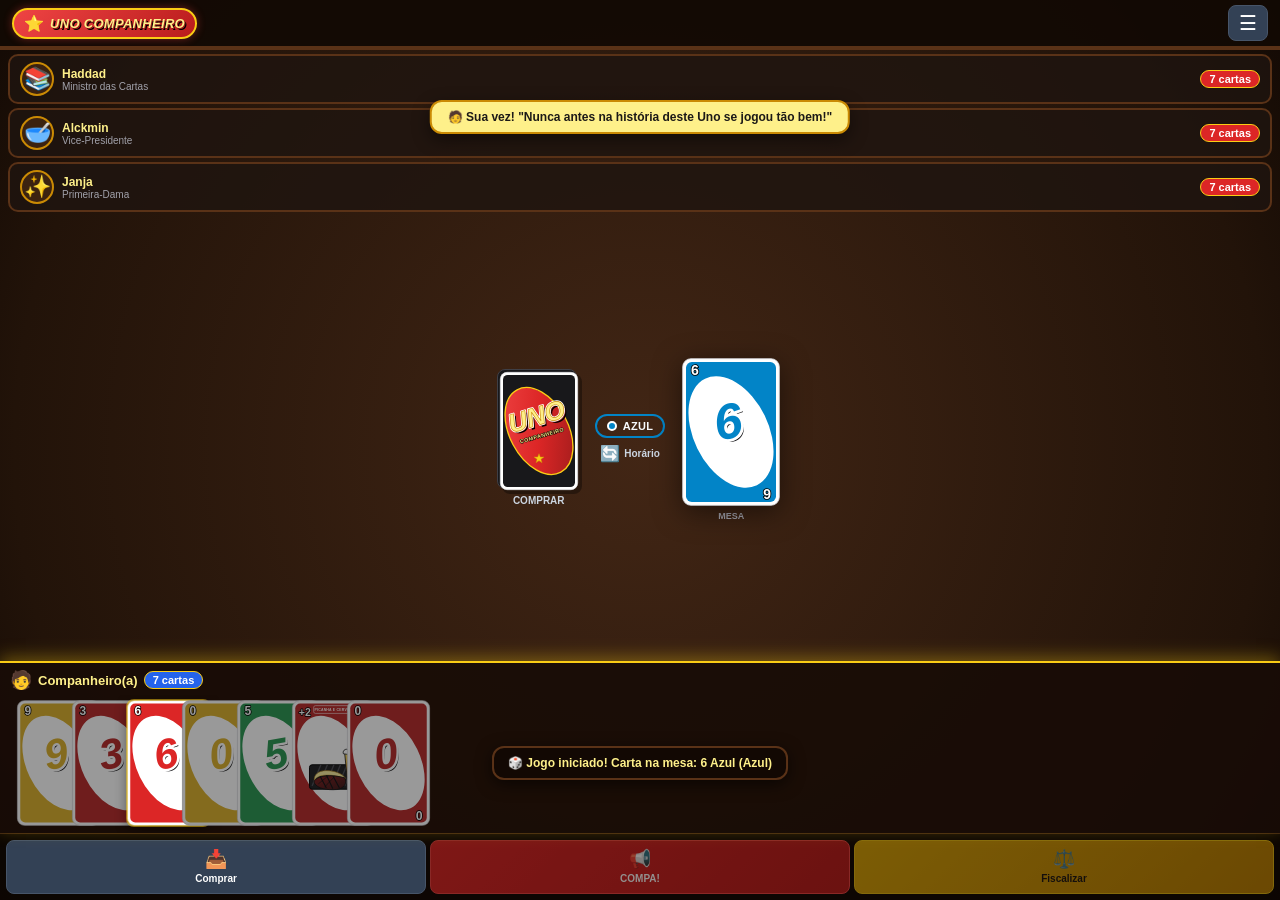
==== commit 490f0c2e: "Corrige bug no botão Companheiro" ====
--- a/mobile/index.html
+++ b/mobile/index.html
@@ -2280,16 +2280,11 @@
       window.soundManager.playCardSnap();
     }
 
-    if (player.hand.length === 1) {
-      if (!this.unoShouted[playerIndex]) {
-        if (!player.isHuman && Math.random() < 0.85) {
-          this.unoShouted[playerIndex] = true;
-          this.logAction(`📢 ${player.name} gritou: "COMPANHEIRO!"`);
-          if (window.soundManager) window.soundManager.playCompanheiroShout();
-        }
-      }
-    } else {
-      this.unoShouted[playerIndex] = false;
+    this.unoShouted[playerIndex] = false;
+    if (player.hand.length === 1 && !player.isHuman && Math.random() < 0.85) {
+      this.unoShouted[playerIndex] = true;
+      this.logAction(`📢 ${player.name} gritou: "COMPANHEIRO!"`);
+      if (window.soundManager) window.soundManager.playCompanheiroShout();
     }
 
     if (player.hand.length === 0) {
@@ -2332,6 +2327,7 @@
         const c1 = this.drawCardFromDeck();
         const c2 = this.drawCardFromDeck();
         victimDraw2.hand.push(c1, c2);
+        if (victimDraw2.hand.length !== 1) this.unoShouted[victimDraw2.id] = false;
         this.logAction(`🥩 "Picanha e Cervejinha"! 2 cartas para ${victimDraw2.name}!`);
         if (window.soundManager) window.soundManager.playDrawTwoSizzle();
         this.advanceTurn(2);
@@ -2390,6 +2386,7 @@
     for (let i = 0; i < 4; i++) {
       victim.hand.push(this.drawCardFromDeck());
     }
+    if (victim.hand.length !== 1) this.unoShouted[victim.id] = false;
     this.logAction(`🛍️ "Bolsa Família" por ${player.name}! Cor: ${ColorNamesPt[chosenColor]}. 4 cartas para ${victim.name}!`);
     if (window.soundManager) window.soundManager.playDrawFourChime();
     this.advanceTurn(2);
@@ -2409,6 +2406,7 @@
         const c1 = this.drawCardFromDeck();
         const c2 = this.drawCardFromDeck();
         loser.hand.push(c1, c2);
+        if (loser.hand.length !== 1) this.unoShouted[loser.id] = false;
         this.logAction(`🚨 ${loser.name} foi o mais lento e comprou 2 cartas!`);
         this.advanceTurn();
       }
@@ -2430,8 +2428,8 @@
     this.logAction(`📂 "Sigilo Quebrado"! ${player.name} trocou de mão com ${target.name}!`);
     if (window.soundManager) window.soundManager.playSigiloQuebrado();
 
-    if (player.hand.length === 1) this.unoShouted[player.id] = false;
-    if (target.hand.length === 1) this.unoShouted[target.id] = false;
+    this.unoShouted[player.id] = false;
+    this.unoShouted[target.id] = false;
 
     this.advanceTurn();
   }
@@ -2477,6 +2475,7 @@
     const drawn = this.drawCardFromDeck();
     this.hasDrawnThisTurn = true;
     player.hand.push(drawn);
+    if (player.hand.length !== 1) this.unoShouted[playerIndex] = false;
 
     if (window.soundManager) window.soundManager.playDrawCard();
     this.logAction(`📥 ${player.name} comprou uma carta.`);
@@ -2509,6 +2508,7 @@
       const c1 = this.drawCardFromDeck();
       const c2 = this.drawCardFromDeck();
       target.hand.push(c1, c2);
+      if (target.hand.length !== 1) this.unoShouted[targetIndex] = false;
       this.logAction(`⚖️ Flagrante! ${target.name} esqueceu "COMPANHEIRO!" +2 cartas!`);
       if (window.soundManager) window.soundManager.playSkipGavel();
       this.notifyState();
@@ -2543,7 +2543,7 @@
     if (bot.isHuman) return;
 
     const human = this.players[0];
-    if (human.hand.length === 1 && !this.unoShouted[0] && Math.random() < 0.6) {
+    if (human.hand.length === 1 && !this.unoShouted[0]) {
       this.challengeCompanheiro(bot.id, 0);
     }
 
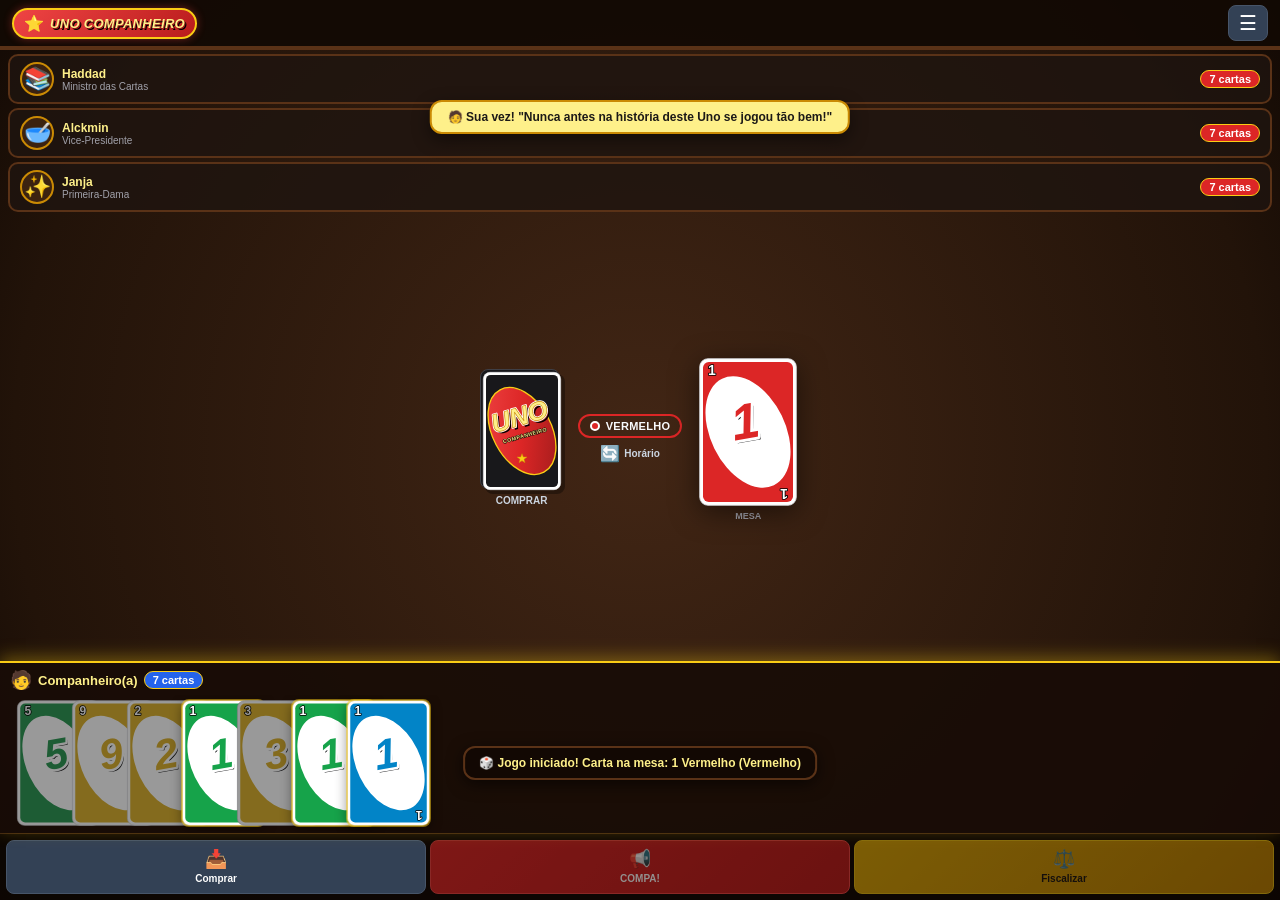
==== commit 16cced13: "redirecionamento mobile" ====
--- a/mobile/index.html
+++ b/mobile/index.html
@@ -2281,7 +2281,7 @@
     }
 
     this.unoShouted[playerIndex] = false;
-    if (player.hand.length === 1 && !player.isHuman && Math.random() < 0.85) {
+    if (player.hand.length === 1 && !player.isHuman && Math.random() < 0.7) {
       this.unoShouted[playerIndex] = true;
       this.logAction(`📢 ${player.name} gritou: "COMPANHEIRO!"`);
       if (window.soundManager) window.soundManager.playCompanheiroShout();
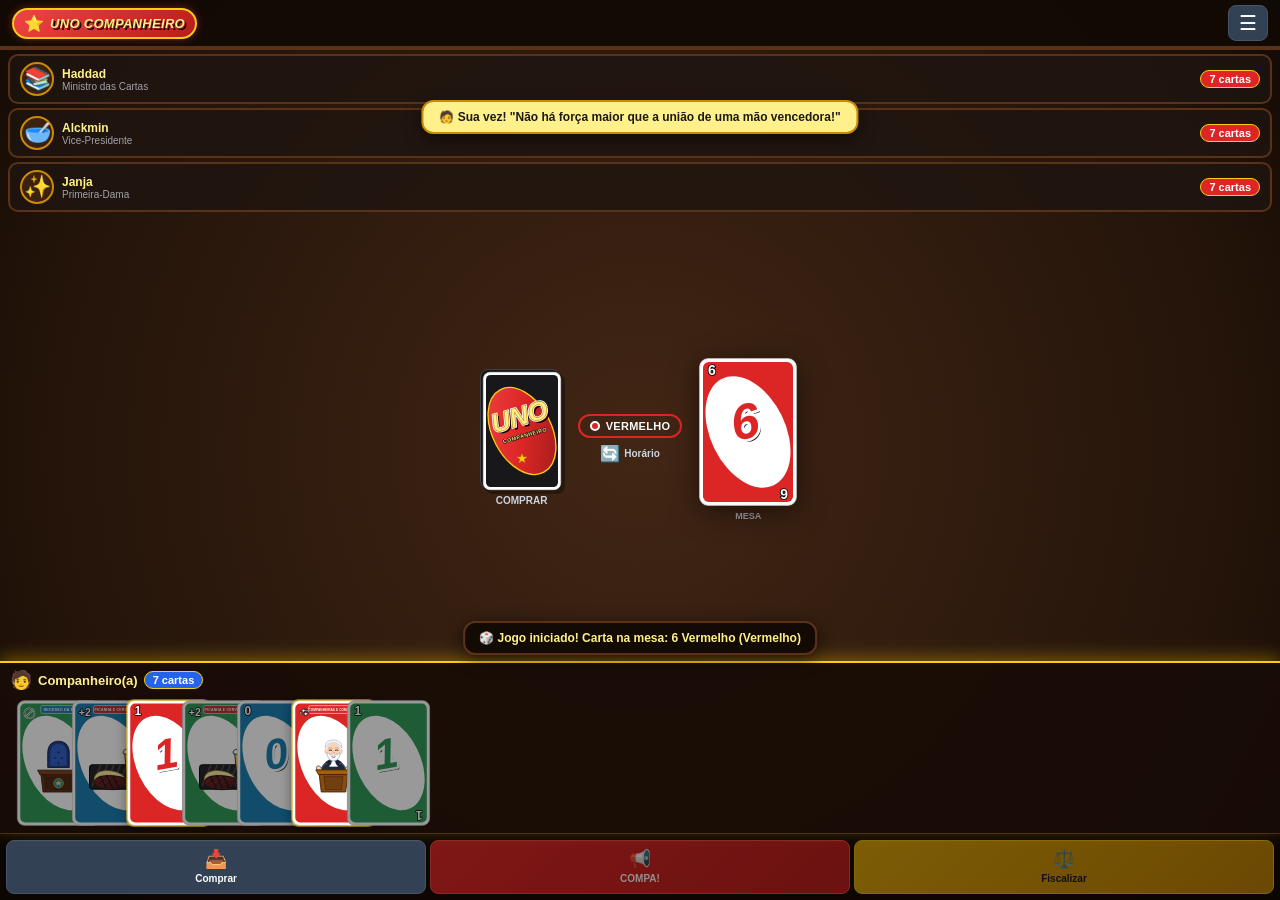
==== commit 207e7621: "aumenta o tempo dos balões de fala" ====
--- a/mobile/index.html
+++ b/mobile/index.html
@@ -592,7 +592,7 @@
 /* ===== TOAST NOTIFICATION ===== */
 .action-toast {
   position: fixed;
-  bottom: 120px;
+  position: absolute; bottom: calc(100% + 8px); width: max-content; pointer-events: none;
   left: 50%;
   transform: translateX(-50%);
   background: rgba(18, 9, 4, 0.95);
@@ -993,6 +993,8 @@
 
   <!-- Player Hand -->
   <section id="player-hand-section" class="player-hand-section">
+    <div id="action-toast" class="action-toast"></div>
+    
     <div class="hand-header">
       <div class="user-title">
         <span style="font-size: 18px;">🧑</span>
@@ -1024,8 +1026,8 @@
   </div>
 </main>
 
-<!-- Toast Notification -->
-<div id="action-toast" class="action-toast"></div>
+
+
 
 <!-- MODAL: Color Picker -->
 <div id="color-picker-modal" class="modal-backdrop">
@@ -2533,7 +2535,7 @@
     this.notifyState();
 
     if (!this.isGameOver && !this.players[this.currentTurn].isHuman) {
-      setTimeout(() => this.executeBotTurn(), 900 + Math.random() * 500);
+      setTimeout(() => this.executeBotTurn(), 2500 + Math.random() * 800);
     }
   }
 
@@ -2578,13 +2580,13 @@
           if (this.currentTurn === bot.id) {
             this.playCard(bot.id, drawn.id);
           }
-        }, 500);
+        }, 1200);
       } else {
         setTimeout(() => {
           if (this.currentTurn === bot.id) {
             this.passTurn(bot.id);
           }
-        }, 400);
+        }, 1000);
       }
     }
   }
@@ -2841,7 +2843,7 @@
     speechToast.textContent = text;
     speechToast.classList.add('show');
     clearTimeout(speechToast._timer);
-    speechToast._timer = setTimeout(() => speechToast.classList.remove('show'), 2800);
+    speechToast._timer = setTimeout(() => speechToast.classList.remove('show'), 4200);
   }
 
   /**
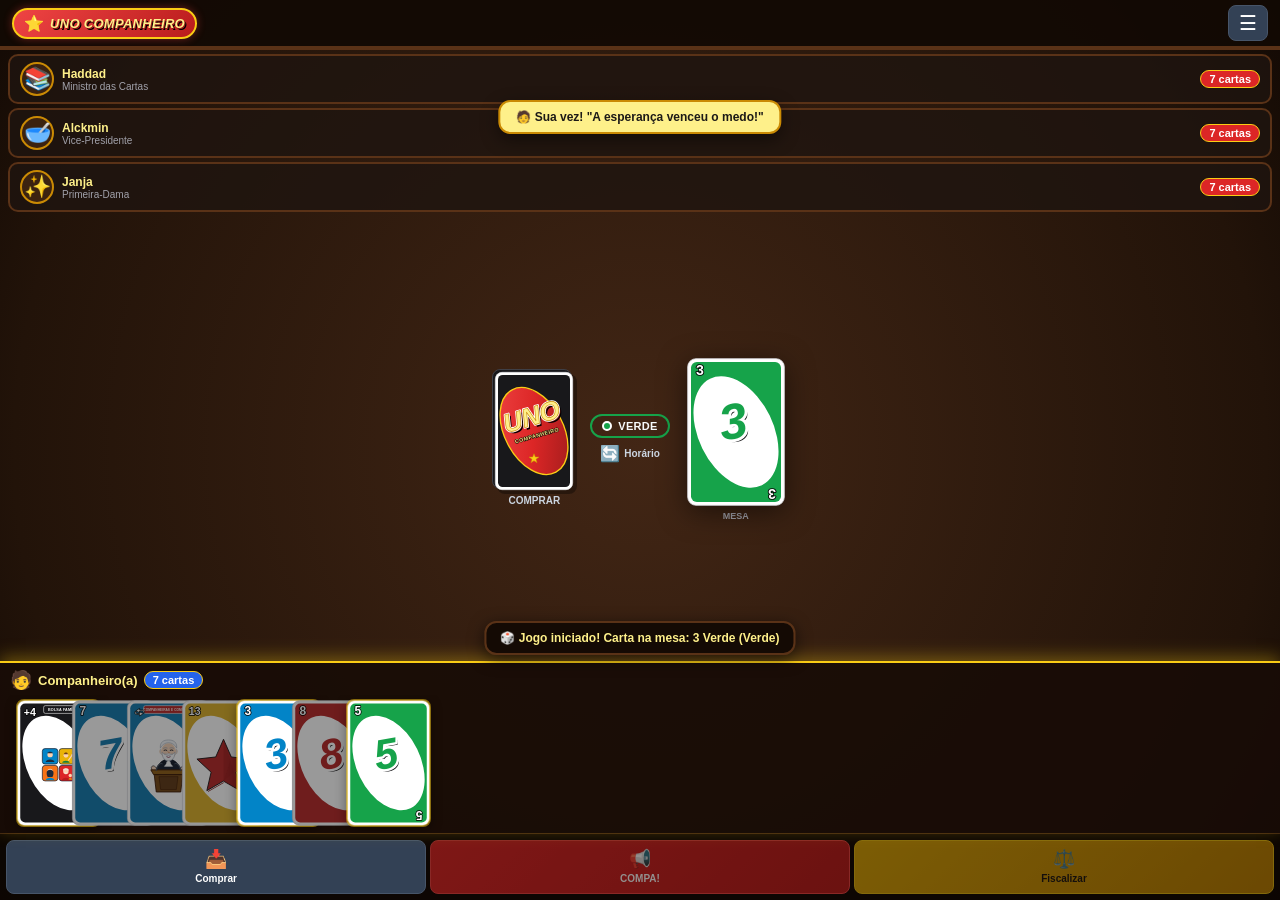
==== commit 7c1319b8: "atualiza frases de vitória" ====
--- a/mobile/index.html
+++ b/mobile/index.html
@@ -1933,7 +1933,7 @@
     this.speak('Companheiro!');
   }
 
-  playVictory() {
+  playVictory(speechText = 'Vitória dos Trabalhadores!') {
     if (this.muted) return;
     this.ensureContext();
     if (!this.ctx) return;
@@ -1961,7 +1961,7 @@
       osc.stop(t + cursor + item.d + 0.02);
       cursor += item.d;
     });
-    this.speak('Vitória dos companheiros!');
+    this.speak(speechText);
   }
 
   speak(text) {
@@ -2027,6 +2027,7 @@
         hand: [],
         avatar: '🧑',
         quote: 'A esperança venceu o medo!',
+        winQuote: 'O povo trabalhador mostrou sua força e venceu a partida!',
         quotes: [
           'A esperança venceu o medo!',
           'Trabalhadores e trabalhadoras do baralho, uni-vos!',
@@ -2042,6 +2043,7 @@
         hand: [],
         avatar: '📚',
         quote: 'Ajustando as alíquotas do baralho!',
+        winQuote: 'Contas fechadas no azul e mão zerada! Meta fiscal cumprida com sucesso!',
         quotes: [
           'Ajustando as alíquotas do baralho!',
           'Essa compra de cartas está sujeita ao imposto de importação!',
@@ -2057,6 +2059,7 @@
         hand: [],
         avatar: '🥣',
         quote: 'Com calma e chuchu, a gente vence a mesa.',
+        winQuote: 'Com diálogo, moderação e um bom cafezinho, chegamos lá na frente!',
         quotes: [
           'Com calma e chuchu, a gente vence a mesa.',
           'Uma aliança ampla e democrática contra a sua vitória!',
@@ -2072,6 +2075,7 @@
         hand: [],
         avatar: '✨',
         quote: 'Companheirismo e alegria em cada jogada!',
+        winQuote: 'O amor venceu na mesa! Pode soltar a música que a festa da vitória começou!',
         quotes: [
           'Companheirismo e alegria em cada jogada!',
           'A Resistência e a Paris aprovaram esse descarte!',
@@ -2594,8 +2598,8 @@
   handleGameOver(winner) {
     this.isGameOver = true;
     this.winner = winner;
-    this.logAction(`🏆 FIM DE JOGO! ${winner.name} venceu!`);
-    if (window.soundManager) window.soundManager.playVictory();
+    this.logAction(winner.id === 0 ? '🏆 FIM DE JOGO! Vitória dos Trabalhadores!' : `🏆 FIM DE JOGO! ${winner.name} venceu!`);
+    if (window.soundManager) window.soundManager.playVictory(winner.id === 0 ? `Vitória dos Trabalhadores! ${winner.winQuote}` : winner.winQuote);
     this.notifyState();
   }
 
@@ -3163,13 +3167,13 @@
     const winAvatar = document.getElementById('win-avatar');
 
     if (winner.id === 0) {
-      winTitle.textContent = '🎉 VITÓRIA!';
-      winText.textContent = 'Você venceu a mesa com união e companheirismo!';
+      winTitle.textContent = '🎉 VITÓRIA DOS TRABALHADORES!';
+      winText.textContent = winner.winQuote || 'O povo trabalhador mostrou sua força e venceu a partida!';
       winAvatar.textContent = '🏆';
     } else {
       winTitle.textContent = `${winner.name.toUpperCase()} VENCEU!`;
       const winQuotes = winner.quotes || [winner.quote];
-      const winQuote = winQuotes[Math.floor(Math.random() * winQuotes.length)];
+      const winQuote = winner.winQuote || winner.quote;
       winText.textContent = `"${winQuote}"`;
       winAvatar.textContent = winner.avatar;
     }
